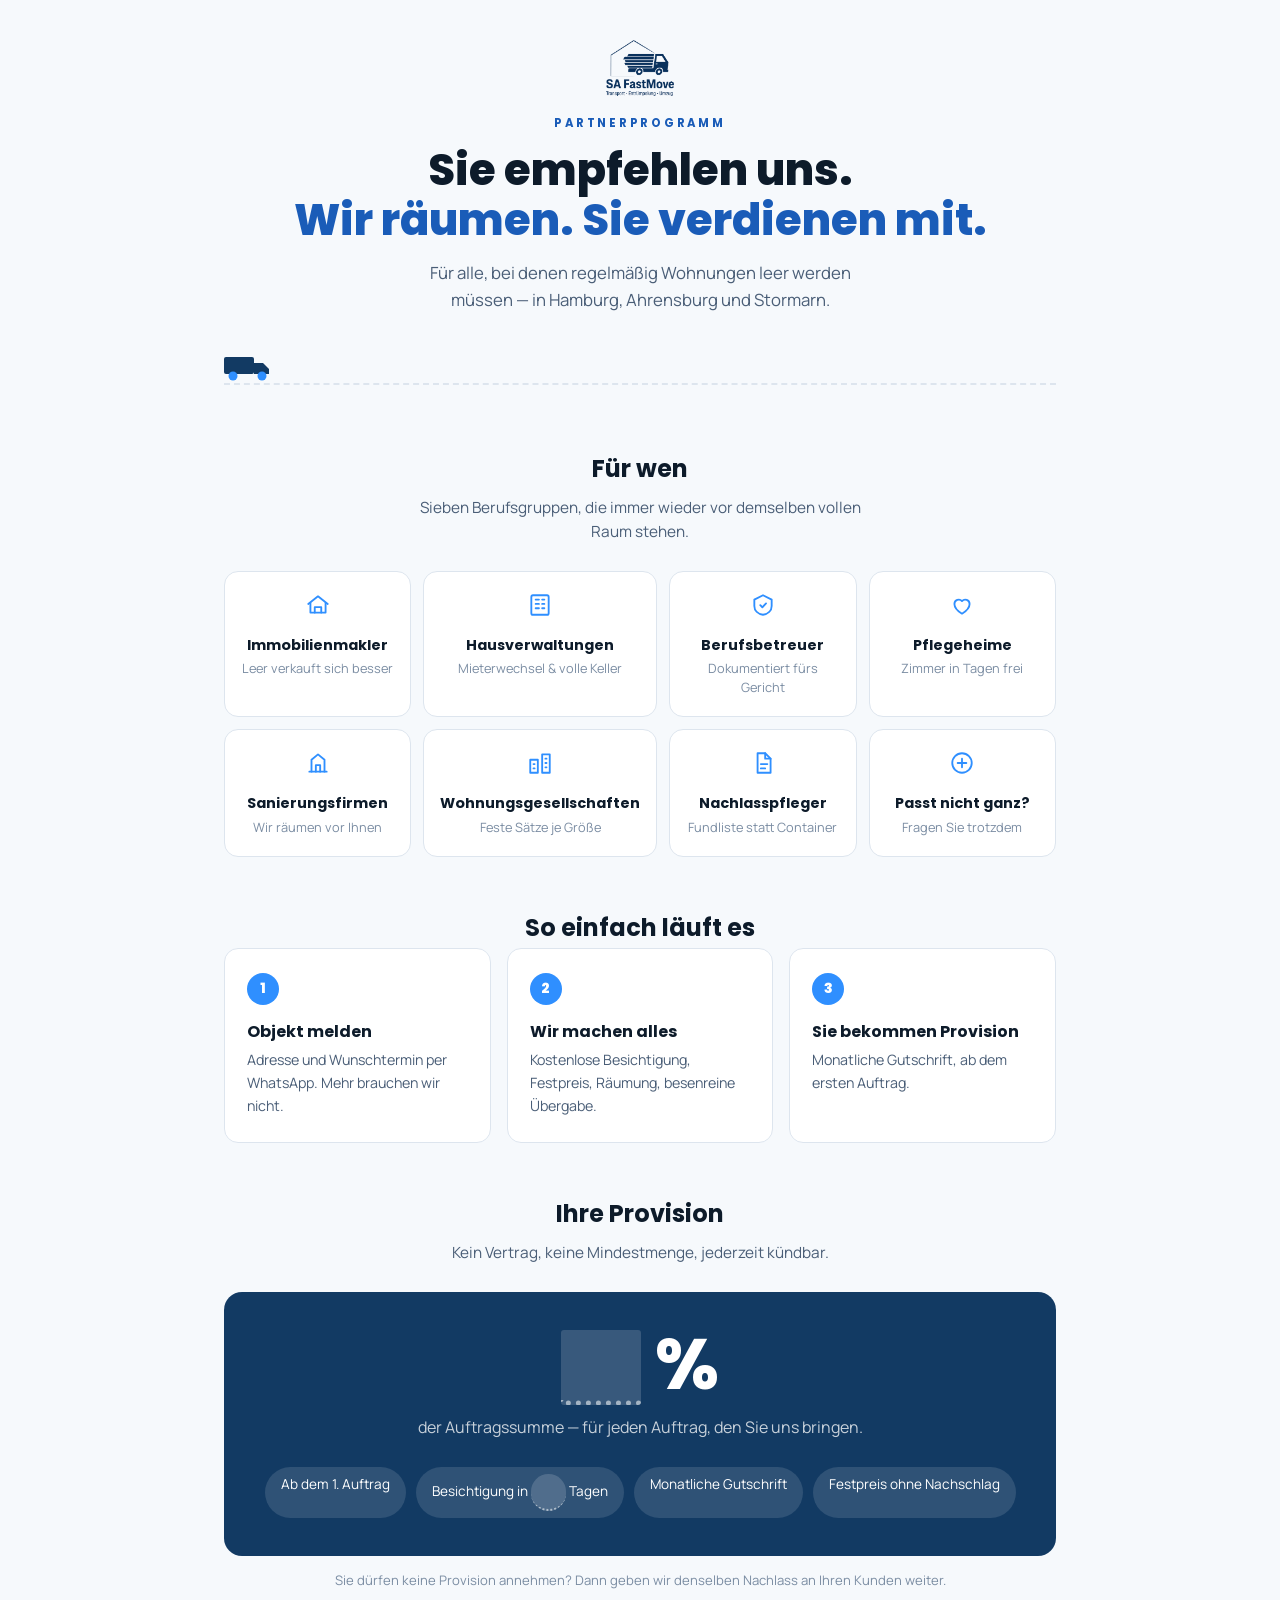
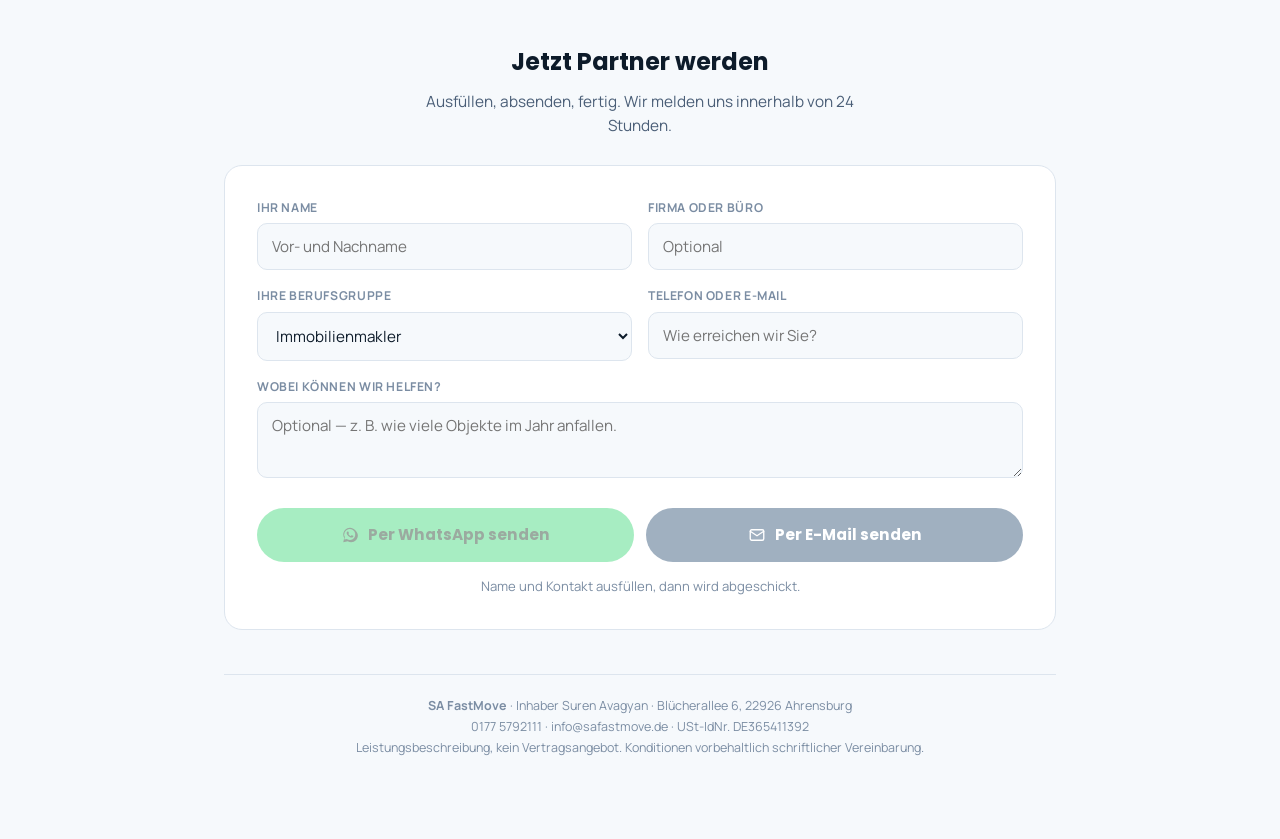
==== partner/index.html @ 6bb7db13 "Add public partner programme page Eigene Unterseite /partner/ mit Zielgruppen, Ablauf, Provision und" ====
<!DOCTYPE html>
<html lang="de">
<head>
<meta charset="UTF-8">
<meta name="viewport" content="width=device-width, initial-scale=1.0">
<meta name="robots" content="index, follow">
<meta name="description" content="Partnerprogramm von SA FastMove für Immobilienmakler, Hausverwaltungen, Berufsbetreuer, Pflegeheime, Sanierungsfirmen, Wohnungsgesellschaften und Nachlasspfleger.">
<meta property="og:type" content="website">
<meta property="og:locale" content="de_DE">
<meta property="og:title" content="Partnerprogramm | SA FastMove">
<meta property="og:description" content="Partnerprogramm von SA FastMove für Immobilienmakler, Hausverwaltungen, Berufsbetreuer, Pflegeheime, Sanierungsfirmen, Wohnungsgesellschaften und Nachlasspfleger.">
<link rel="icon" type="image/png" href="../images/SALogo-transparent.png">
<style>
*,*::before,*::after{ box-sizing:border-box; }
html{ color-scheme: light dark; }
body{ margin:0; }
img{ max-width:100%; }
</style>
<title>Partnerprogramm | SA FastMove</title>
<link rel="stylesheet" href="https://fonts.googleapis.com/css2?family=Poppins:wght@600;700;800&family=Manrope:wght@400;500;600;700&display=swap">
<style>
:root{
  --paper:#f6f9fc; --surface:#fff; --ink:#0d1b2a; --soft:#4a5e77; --faint:#7b8da3;
  --navy:#123a63; --blue:#2f8fff; --blue-deep:#1a5cb8; --rule:#dde5ee;
  --flag:#a35a06; --flag-bg:#fdf2e0; --flag-line:#dfae69;
}
@media (prefers-color-scheme: dark){
  :root:not([data-theme="light"]){
    --paper:#0a1420; --surface:#101d2d; --ink:#e9eff7; --soft:#a6b8cd; --faint:#7b8da3;
    --navy:#8fb8ea; --blue:#5aa6ff; --blue-deep:#8cc2ff; --rule:#22344b;
    --flag:#e8a955; --flag-bg:#241a0b; --flag-line:#6a4a1c;
  }
}
:root[data-theme="dark"]{
  --paper:#0a1420; --surface:#101d2d; --ink:#e9eff7; --soft:#a6b8cd; --faint:#7b8da3;
  --navy:#8fb8ea; --blue:#5aa6ff; --blue-deep:#8cc2ff; --rule:#22344b;
  --flag:#e8a955; --flag-bg:#241a0b; --flag-line:#6a4a1c;
}

body{ background:var(--paper); color:var(--ink); font-family:"Manrope","Segoe UI",system-ui,sans-serif; font-size:16px; line-height:1.6; -webkit-font-smoothing:antialiased; }
.wrap{ max-width:880px; margin:0 auto; padding:0 24px 80px; }
h1,h2,h3{ font-family:"Poppins",system-ui,sans-serif; margin:0; text-wrap:balance; }
p{ margin:0; }

/* ---- Einzug beim Laden ---- */
@keyframes rise{ from{ opacity:0; transform:translateY(12px);} to{ opacity:1; transform:none;} }
.r{ animation: rise .5s cubic-bezier(.2,.7,.3,1) both; }
.r1{animation-delay:.05s}.r2{animation-delay:.13s}.r3{animation-delay:.21s}.r4{animation-delay:.29s}

/* ---- Kopf ---- */
header{ padding:40px 0 0; text-align:center; }
header img{ height:56px; width:auto; margin:0 auto; display:block; }
@media (prefers-color-scheme: dark){ :root:not([data-theme="light"]) header img{ filter:brightness(0) invert(1); opacity:.9; } }
:root[data-theme="dark"] header img{ filter:brightness(0) invert(1); opacity:.9; }
.tag{ margin-top:18px; font-family:"Poppins"; font-weight:700; font-size:.72rem; letter-spacing:.24em; text-transform:uppercase; color:var(--blue-deep); }
h1{ margin-top:14px; font-size:clamp(1.8rem,4.6vw,2.7rem); font-weight:800; line-height:1.15; }
h1 em{ font-style:normal; color:var(--blue-deep); }
.sub{ margin:14px auto 0; max-width:46ch; color:var(--soft); font-size:1.05rem; }

/* ---- Straße mit fahrendem LKW ---- */
.road{ position:relative; height:54px; margin:26px 0 4px; overflow:hidden; }
.roadline{ position:absolute; left:0; right:0; bottom:9px; border-top:2px dashed var(--rule); }
.truck{ position:absolute; bottom:11px; left:0; animation: drive 9s linear infinite; }
.truck svg{ display:block; width:54px; height:30px; }
@keyframes drive{ from{ transform:translateX(-70px);} to{ transform:translateX(calc(100vw + 70px));} }

/* ---- Abschnitte ---- */
section{ padding-top:52px; }
h2{ font-size:clamp(1.2rem,2.6vw,1.5rem); font-weight:700; text-align:center; }
.lead{ margin:8px auto 26px; max-width:52ch; text-align:center; color:var(--soft); font-size:.96rem; }

/* ---- Zielgruppen ---- */
.tiles{ display:grid; grid-template-columns:repeat(4,1fr); gap:12px; }
.tile{
  background:var(--surface); border:1px solid var(--rule); border-radius:14px;
  padding:20px 16px; text-align:center; transition:transform .25s cubic-bezier(.2,.7,.3,1), border-color .25s, box-shadow .25s;
}
.tile:hover{ transform:translateY(-5px); border-color:var(--blue); box-shadow:0 14px 30px -18px rgba(18,58,99,.55); }
.tile svg{ width:26px; height:26px; color:var(--blue); margin-bottom:10px; }
.tile b{ display:block; font-family:"Poppins"; font-size:.9rem; font-weight:700; line-height:1.3; }
.tile span{ display:block; margin-top:5px; font-size:.8rem; color:var(--faint); line-height:1.45; }

/* ---- Drei Schritte ---- */
.steps{ display:grid; grid-template-columns:repeat(3,1fr); gap:16px; counter-reset:s; }
.stepc{ background:var(--surface); border:1px solid var(--rule); border-radius:14px; padding:24px 22px; position:relative; }
.stepc::before{
  counter-increment:s; content:counter(s);
  display:flex; align-items:center; justify-content:center;
  width:32px; height:32px; border-radius:50%; background:var(--blue); color:#fff;
  font-family:"Poppins"; font-weight:800; font-size:.9rem; margin-bottom:14px;
}
.stepc h3{ font-size:1rem; font-weight:700; margin-bottom:5px; }
.stepc p{ font-size:.89rem; color:var(--soft); }

/* ---- Provision ---- */
.deal{
  background:var(--navy); color:#fff; border-radius:18px; padding:38px 34px; text-align:center;
}
:root[data-theme="dark"] .deal{ background:#14283f; border:1px solid var(--rule); }
@media (prefers-color-scheme: dark){ :root:not([data-theme="light"]) .deal{ background:#14283f; border:1px solid var(--rule); } }
.deal .num{ font-family:"Poppins"; font-weight:800; font-size:clamp(3rem,9vw,4.4rem); line-height:1; }
.deal .of{ margin-top:10px; color:rgba(255,255,255,.76); font-size:1rem; }
.pills{ margin-top:26px; display:flex; flex-wrap:wrap; gap:10px; justify-content:center; }
.pills span{ font-size:.85rem; padding:7px 16px; border-radius:999px; background:rgba(255,255,255,.12); color:#fff; }
.fill{ display:inline-block; min-width:1.9em; padding:0 .18em; background:var(--flag-bg); color:var(--flag); border-bottom:3px dotted var(--flag-line); border-radius:3px; }
.pills .fill{ min-width:1.6em; border-bottom-width:2px; }
.deal .fill{ background:rgba(255,255,255,.16); color:#fff; border-bottom-color:rgba(255,255,255,.55); }
.deal .num .fill{ min-width:1.15em; border-bottom-width:5px; }

/* ---- Formular ---- */
.form{ background:var(--surface); border:1px solid var(--rule); border-radius:18px; padding:32px; }
.fields{ display:grid; grid-template-columns:1fr 1fr; gap:16px; }
.f-full{ grid-column:1/-1; }
label{ display:block; font-size:.76rem; font-weight:700; letter-spacing:.05em; text-transform:uppercase; color:var(--faint); margin-bottom:6px; }
input,select,textarea{
  width:100%; font-family:inherit; font-size:.95rem; color:var(--ink);
  background:var(--paper); border:1px solid var(--rule); border-radius:10px; padding:12px 14px;
  transition:border-color .2s, box-shadow .2s;
}
textarea{ resize:vertical; min-height:76px; }
input:focus,select:focus,textarea:focus{ outline:none; border-color:var(--blue); box-shadow:0 0 0 3px rgba(47,143,255,.18); }
.actions{ margin-top:22px; display:flex; gap:12px; flex-wrap:wrap; }
.send{
  flex:1 1 220px; display:inline-flex; align-items:center; justify-content:center; gap:9px;
  padding:15px 22px; border-radius:999px; font-family:"Poppins"; font-weight:700; font-size:.95rem;
  text-decoration:none; transition:transform .2s, box-shadow .2s, opacity .2s;
}
.send svg{ width:18px; height:18px; }
.send-wa{ background:#25d366; color:#062b13; }
.send-mail{ background:var(--navy); color:#fff; }
:root[data-theme="dark"] .send-mail{ background:#1d3b5e; }
.send:hover{ transform:translateY(-2px); box-shadow:0 12px 26px -12px rgba(0,0,0,.45); }
.send[aria-disabled="true"]{ opacity:.4; pointer-events:none; }
.hint{ margin-top:14px; font-size:.82rem; color:var(--faint); text-align:center; }
.hint.ok{ color:var(--blue-deep); font-weight:700; }
.send:focus-visible, input:focus-visible, select:focus-visible, textarea:focus-visible{ outline:2px solid var(--blue); outline-offset:2px; }

footer{ margin-top:44px; padding-top:20px; border-top:1px solid var(--rule); text-align:center; font-size:.78rem; color:var(--faint); line-height:1.7; }

@media (max-width:720px){
  .tiles{ grid-template-columns:repeat(2,1fr); }
  .steps{ grid-template-columns:1fr; }
  .fields{ grid-template-columns:1fr; }
}
@media (prefers-reduced-motion: reduce){
  *{ animation:none !important; transition:none !important; }
}
</style>
</head>
<body>
<div class="wrap">

  <header>
    <img class="r r1" src="../images/logo-truck-livery.png" alt="SA FastMove">
    <div class="tag r r1">Partnerprogramm</div>
    <h1 class="r r2">Sie empfehlen uns.<br><em>Wir räumen. Sie verdienen mit.</em></h1>
    <p class="sub r r3">Für alle, bei denen regelmäßig Wohnungen leer werden müssen — in Hamburg, Ahrensburg und Stormarn.</p>

    <div class="road r r4" aria-hidden="true">
      <div class="roadline"></div>
      <div class="truck">
        <svg viewBox="0 0 54 30">
          <rect x="0" y="4" width="30" height="17" rx="2" fill="var(--navy)"/>
          <path d="M30 10h9l6 6v5h-15z" fill="var(--navy)"/>
          <circle cx="9" cy="23" r="4.5" fill="var(--blue)"/>
          <circle cx="38" cy="23" r="4.5" fill="var(--blue)"/>
        </svg>
      </div>
    </div>

  </header>

  <section>
    <h2>Für wen</h2>
    <p class="lead">Sieben Berufsgruppen, die immer wieder vor demselben vollen Raum stehen.</p>
    <div class="tiles">
      <div class="tile">
        <svg viewBox="0 0 24 24" fill="none" stroke="currentColor" stroke-width="1.7" stroke-linecap="round" stroke-linejoin="round"><path d="M3 11l9-7 9 7"/><path d="M5 10v9h14v-9"/><path d="M9 19v-5h6v5"/></svg>
        <b>Immobilienmakler</b><span>Leer verkauft sich besser</span>
      </div>
      <div class="tile">
        <svg viewBox="0 0 24 24" fill="none" stroke="currentColor" stroke-width="1.7" stroke-linecap="round" stroke-linejoin="round"><rect x="4" y="3" width="16" height="18" rx="1.5"/><path d="M8 7h3M8 11h3M8 15h3M14 7h2M14 11h2M14 15h2"/></svg>
        <b>Hausverwaltungen</b><span>Mieterwechsel &amp; volle Keller</span>
      </div>
      <div class="tile">
        <svg viewBox="0 0 24 24" fill="none" stroke="currentColor" stroke-width="1.7" stroke-linecap="round" stroke-linejoin="round"><path d="M12 3l8 4v6c0 4.4-3.4 7.4-8 8-4.6-.6-8-3.6-8-8V7z"/><path d="M9.5 12.2l1.9 1.9 3.4-3.6"/></svg>
        <b>Berufsbetreuer</b><span>Dokumentiert fürs Gericht</span>
      </div>
      <div class="tile">
        <svg viewBox="0 0 24 24" fill="none" stroke="currentColor" stroke-width="1.7" stroke-linecap="round" stroke-linejoin="round"><path d="M12 20s-7-4.3-7-9a4 4 0 017-2.6A4 4 0 0119 11c0 4.7-7 9-7 9z"/></svg>
        <b>Pflegeheime</b><span>Zimmer in Tagen frei</span>
      </div>
      <div class="tile">
        <svg viewBox="0 0 24 24" fill="none" stroke="currentColor" stroke-width="1.7" stroke-linecap="round" stroke-linejoin="round"><path d="M4 20h16"/><path d="M6 20V9l6-5 6 5v11"/><path d="M10 20v-6h4v6"/></svg>
        <b>Sanierungsfirmen</b><span>Wir räumen vor Ihnen</span>
      </div>
      <div class="tile">
        <svg viewBox="0 0 24 24" fill="none" stroke="currentColor" stroke-width="1.7" stroke-linecap="round" stroke-linejoin="round"><rect x="3" y="9" width="7" height="12"/><rect x="14" y="4" width="7" height="17"/><path d="M6 13h1M6 17h1M17 8h1M17 12h1M17 16h1"/></svg>
        <b>Wohnungsgesellschaften</b><span>Feste Sätze je Größe</span>
      </div>
      <div class="tile">
        <svg viewBox="0 0 24 24" fill="none" stroke="currentColor" stroke-width="1.7" stroke-linecap="round" stroke-linejoin="round"><path d="M7 3h7l5 5v13H7z"/><path d="M14 3v5h5"/><path d="M10 13h6M10 17h4"/></svg>
        <b>Nachlasspfleger</b><span>Fundliste statt Container</span>
      </div>
      <div class="tile">
        <svg viewBox="0 0 24 24" fill="none" stroke="currentColor" stroke-width="1.7" stroke-linecap="round" stroke-linejoin="round"><circle cx="12" cy="12" r="9"/><path d="M12 8v8M8 12h8"/></svg>
        <b>Passt nicht ganz?</b><span>Fragen Sie trotzdem</span>
      </div>
    </div>
  </section>

  <section>
    <h2>So einfach läuft es</h2>
    <div class="steps">
      <div class="stepc">
        <h3>Objekt melden</h3>
        <p>Adresse und Wunschtermin per WhatsApp. Mehr brauchen wir nicht.</p>
      </div>
      <div class="stepc">
        <h3>Wir machen alles</h3>
        <p>Kostenlose Besichtigung, Festpreis, Räumung, besenreine Übergabe.</p>
      </div>
      <div class="stepc">
        <h3>Sie bekommen Provision</h3>
        <p>Monatliche Gutschrift, ab dem ersten Auftrag.</p>
      </div>
    </div>
  </section>

  <section>
    <h2>Ihre Provision</h2>
    <p class="lead">Kein Vertrag, keine Mindestmenge, jederzeit kündbar.</p>
    <div class="deal">
      <div class="num"><span class="fill">&nbsp;</span>&thinsp;%</div>
      <p class="of">der Auftragssumme — für jeden Auftrag, den Sie uns bringen.</p>
      <div class="pills">
        <span>Ab dem 1. Auftrag</span>
        <span>Besichtigung in <span class="fill">&nbsp;</span> Tagen</span>
        <span>Monatliche Gutschrift</span>
        <span>Festpreis ohne Nachschlag</span>
      </div>
    </div>
    <p class="hint">Sie dürfen keine Provision annehmen? Dann geben wir denselben Nachlass an Ihren Kunden weiter.</p>
  </section>

  <section id="anmeldung">
    <h2>Jetzt Partner werden</h2>
    <p class="lead">Ausfüllen, absenden, fertig. Wir melden uns innerhalb von 24 Stunden.</p>

    <form class="form" id="pf" novalidate>
      <div class="fields">
        <div>
          <label for="n">Ihr Name</label>
          <input id="n" name="name" type="text" autocomplete="name" placeholder="Vor- und Nachname" required>
        </div>
        <div>
          <label for="c">Firma oder Büro</label>
          <input id="c" name="firma" type="text" autocomplete="organization" placeholder="Optional">
        </div>
        <div>
          <label for="g">Ihre Berufsgruppe</label>
          <select id="g" name="gruppe">
            <option>Immobilienmakler</option>
            <option>Hausverwaltung</option>
            <option>Berufsbetreuer / Betreuungsbüro</option>
            <option>Senioren- oder Pflegeheim</option>
            <option>Reinigungs- oder Sanierungsfirma</option>
            <option>Wohnungsbaugesellschaft</option>
            <option>Nachlasspfleger</option>
            <option>Etwas anderes</option>
          </select>
        </div>
        <div>
          <label for="k">Telefon oder E-Mail</label>
          <input id="k" name="kontakt" type="text" autocomplete="tel" placeholder="Wie erreichen wir Sie?" required>
        </div>
        <div class="f-full">
          <label for="m">Wobei können wir helfen?</label>
          <textarea id="m" name="nachricht" placeholder="Optional — z. B. wie viele Objekte im Jahr anfallen."></textarea>
        </div>
      </div>

      <div class="actions">
        <a class="send send-wa" id="wa" href="#" target="_blank" rel="noopener" aria-disabled="true">
          <svg viewBox="0 0 32 32" fill="currentColor" aria-hidden="true"><path d="M16 3C9.4 3 4 8.4 4 15c0 2.3.6 4.4 1.7 6.3L4 29l8-1.7c1.8 1 3.8 1.5 6 1.5 6.6 0 12-5.4 12-12S22.6 3 16 3zm0 21.8c-1.8 0-3.5-.5-5-1.4l-.4-.2-4.7 1 1-4.6-.2-.4A9.8 9.8 0 1116 24.8zm5.4-7.3c-.3-.2-1.7-.9-2-1s-.5-.1-.7.1c-.2.3-.8 1-.9 1.2-.2.2-.3.2-.6.1-.3-.2-1.3-.5-2.4-1.5-.9-.8-1.5-1.7-1.6-2-.2-.3 0-.5.1-.6l.5-.5.3-.5c0-.2 0-.4-.1-.5l-.9-2.2c-.2-.6-.5-.5-.7-.5h-.6c-.2 0-.5.1-.8.4-.3.3-1 1-1 2.5s1 2.8 1.2 3c.1.2 2 3.2 5 4.4.7.3 1.3.5 1.7.6.7.2 1.3.2 1.9.1.6-.1 1.7-.7 2-1.4.2-.7.2-1.3.2-1.4-.1-.1-.3-.2-.6-.3z"/></svg>
          Per WhatsApp senden
        </a>
        <a class="send send-mail" id="ml" href="#" aria-disabled="true">
          <svg viewBox="0 0 24 24" fill="none" stroke="currentColor" stroke-width="1.8" stroke-linecap="round" stroke-linejoin="round" aria-hidden="true"><rect x="3" y="5" width="18" height="14" rx="2"/><path d="M3 7l9 6 9-6"/></svg>
          Per E-Mail senden
        </a>
      </div>
      <p class="hint" id="hint">Name und Kontakt ausfüllen, dann wird abgeschickt.</p>
    </form>
  </section>

  <footer>
    <b>SA FastMove</b> · Inhaber Suren Avagyan · Blücherallee 6, 22926 Ahrensburg<br>
    0177 5792111 · info@safastmove.de · USt-IdNr. DE365411392<br>
    Leistungsbeschreibung, kein Vertragsangebot. Konditionen vorbehaltlich schriftlicher Vereinbarung.
  </footer>

</div>

<script>
(function(){
  var f = document.getElementById('pf');
  var wa = document.getElementById('wa');
  var ml = document.getElementById('ml');
  var hint = document.getElementById('hint');
  var PHONE = '491775792111';
  var MAIL  = 'info@safastmove.de';

  function val(id){ return (document.getElementById(id).value || '').trim(); }

  function build(){
    var name = val('n'), firma = val('c'), gruppe = document.getElementById('g').value,
        kontakt = val('k'), msg = val('m');
    var lines = [
      'Anmeldung zum FastMove-Partnerprogramm',
      '',
      'Name: ' + name,
      firma ? 'Firma: ' + firma : null,
      'Berufsgruppe: ' + gruppe,
      'Kontakt: ' + kontakt,
      msg ? '' : null,
      msg ? msg : null
    ].filter(function(l){ return l !== null; });
    return lines.join('\n');
  }

  function update(){
    var ok = val('n').length > 1 && val('k').length > 3;
    var body = build();
    if(ok){
      wa.href = 'https://wa.me/' + PHONE + '?text=' + encodeURIComponent(body);
      ml.href = 'mailto:' + MAIL + '?subject=' + encodeURIComponent('Anmeldung Partnerprogramm')
              + '&body=' + encodeURIComponent(body);
      hint.textContent = 'Bereit — Kanal wählen und absenden.';
      hint.className = 'hint ok';
    }else{
      wa.removeAttribute('href');
      ml.removeAttribute('href');
      hint.textContent = 'Name und Kontakt ausfüllen, dann wird abgeschickt.';
      hint.className = 'hint';
    }
    wa.setAttribute('aria-disabled', ok ? 'false' : 'true');
    ml.setAttribute('aria-disabled', ok ? 'false' : 'true');
  }

  f.addEventListener('input', update);
  f.addEventListener('change', update);
  f.addEventListener('submit', function(e){ e.preventDefault(); });
  update();
})();
</script>
</body>
</html>
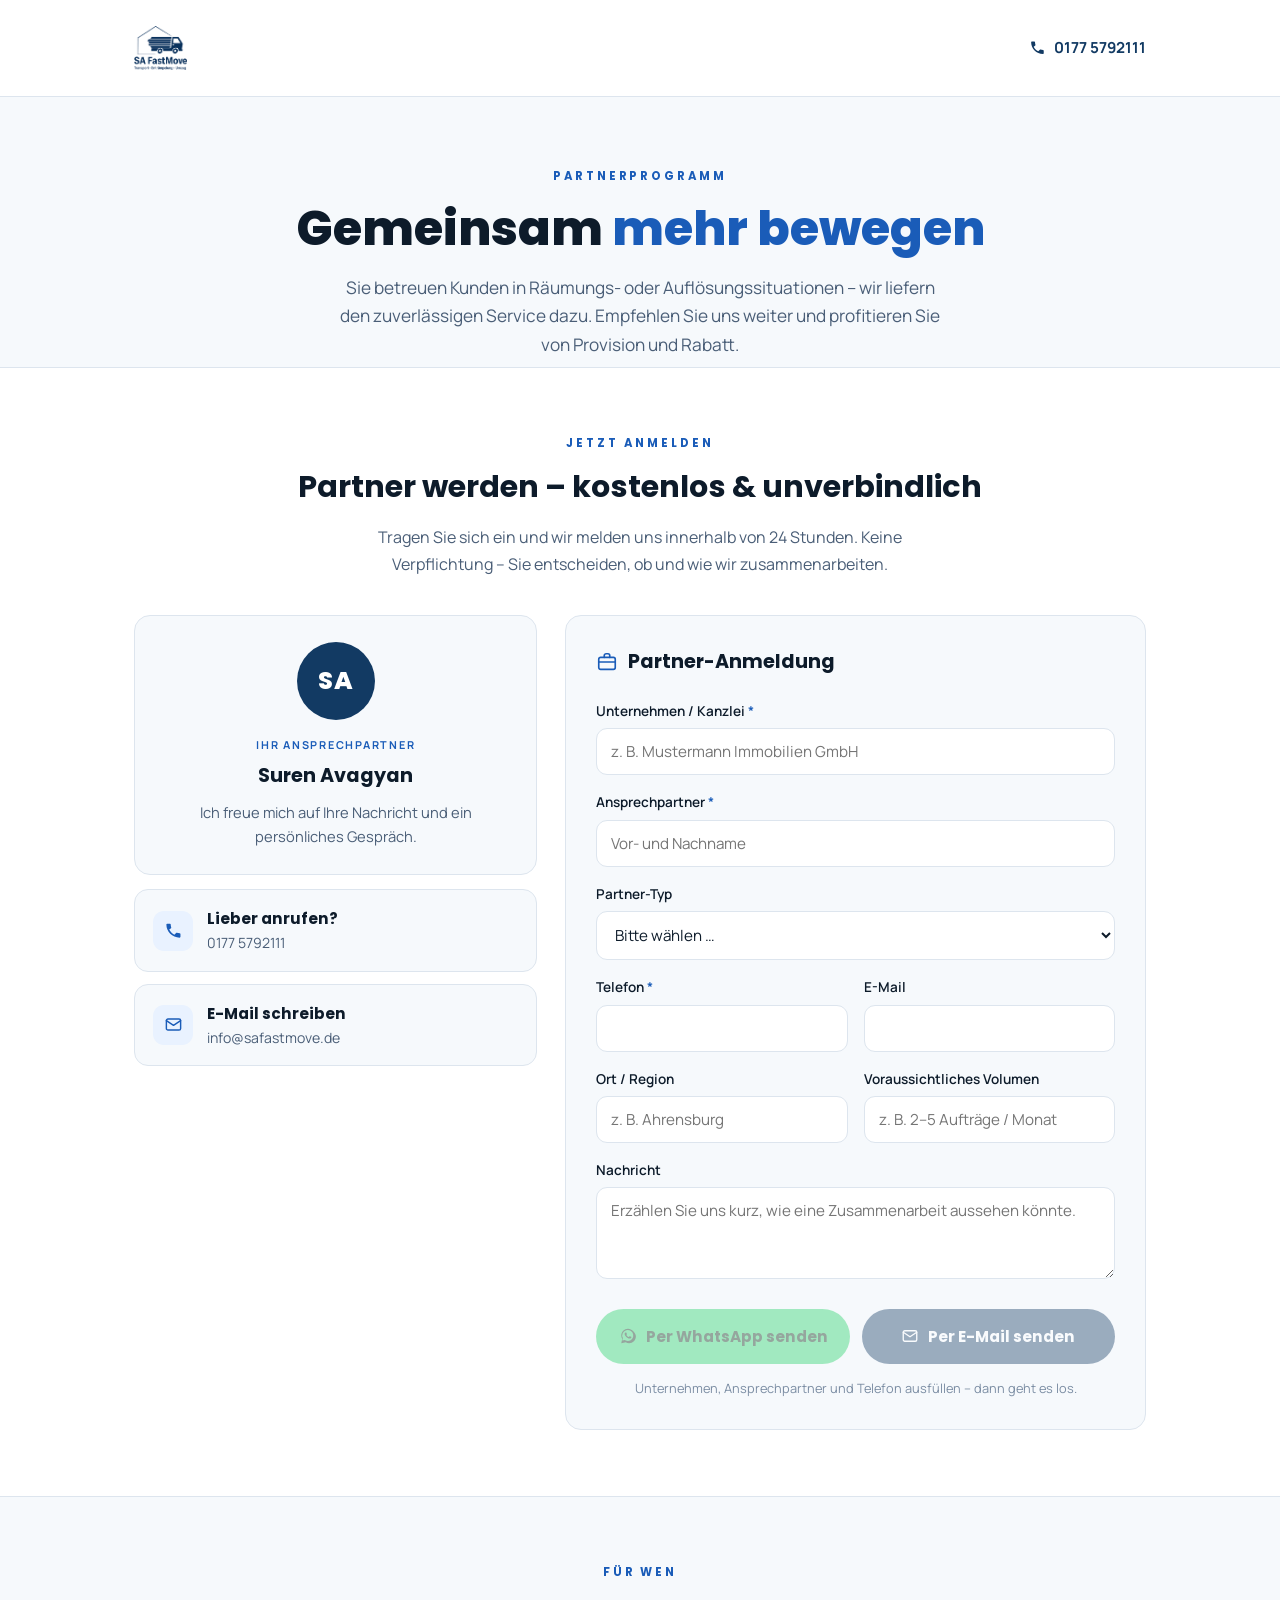
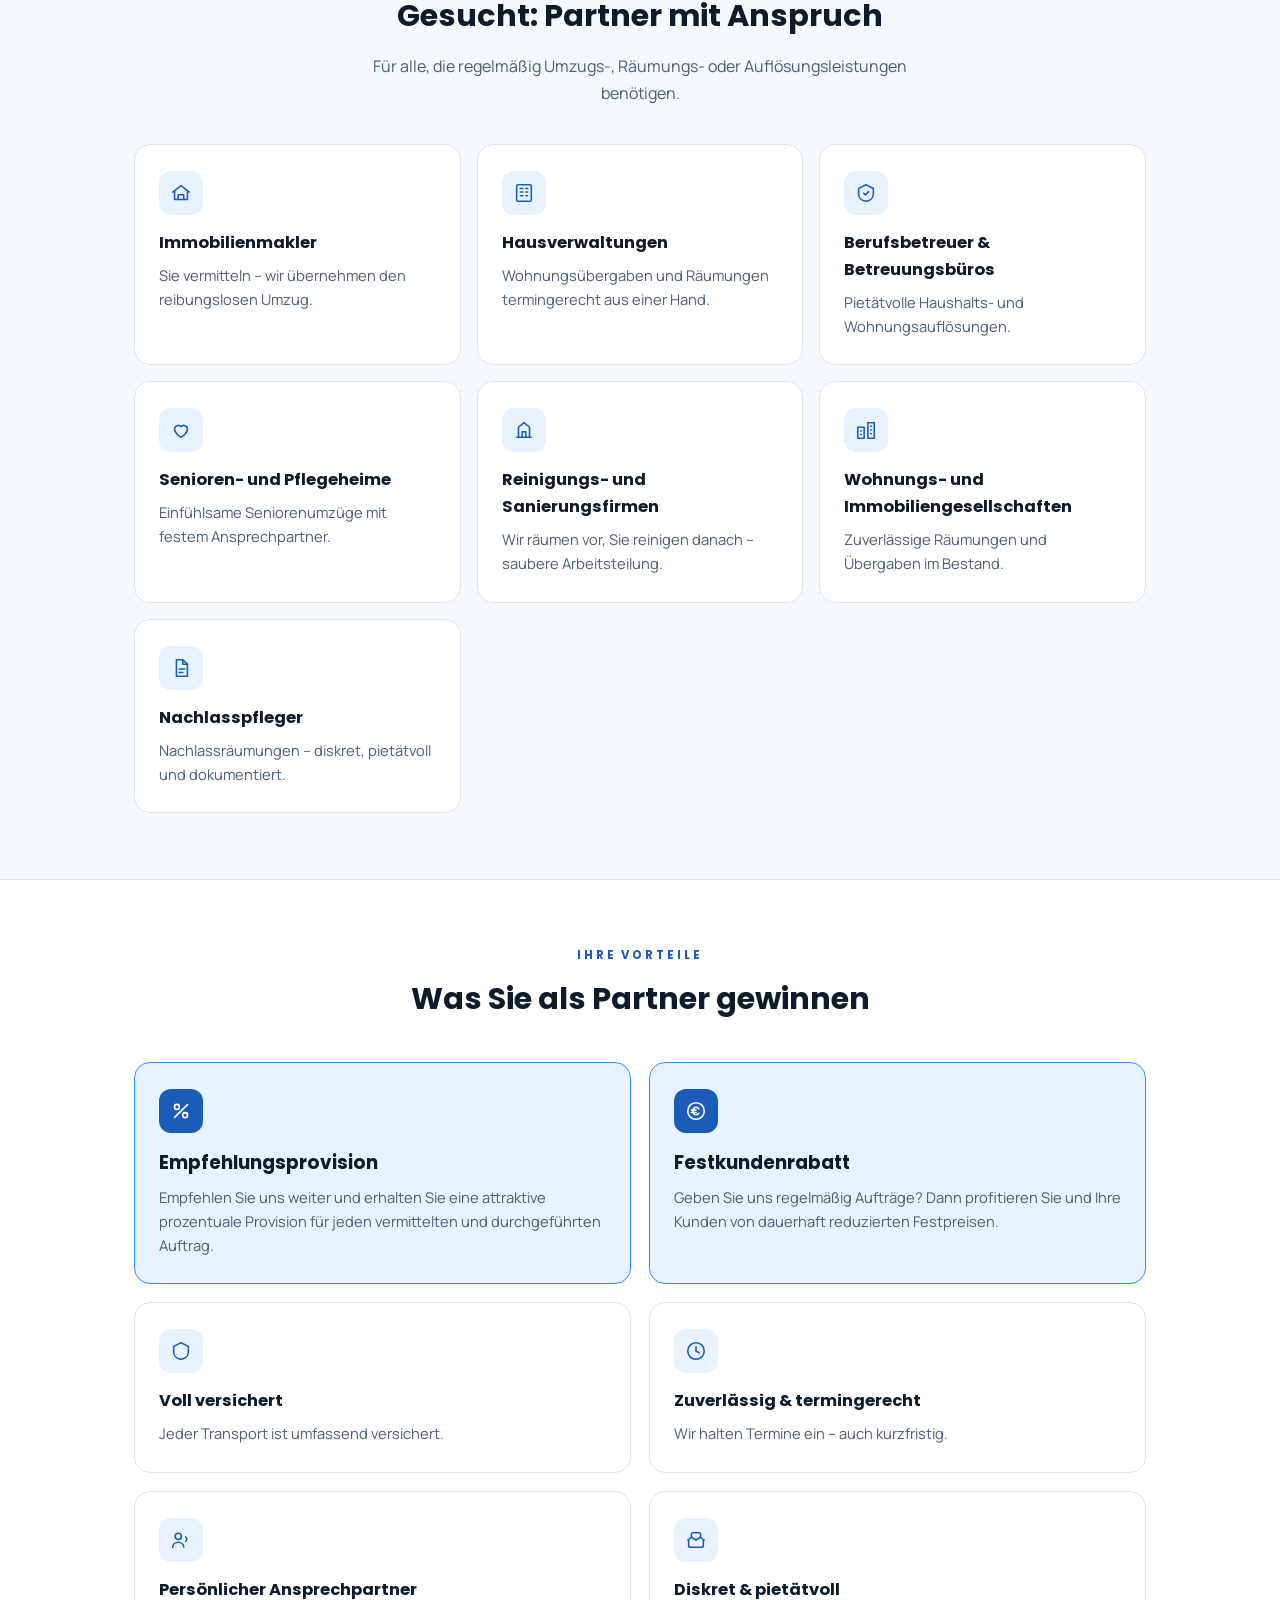
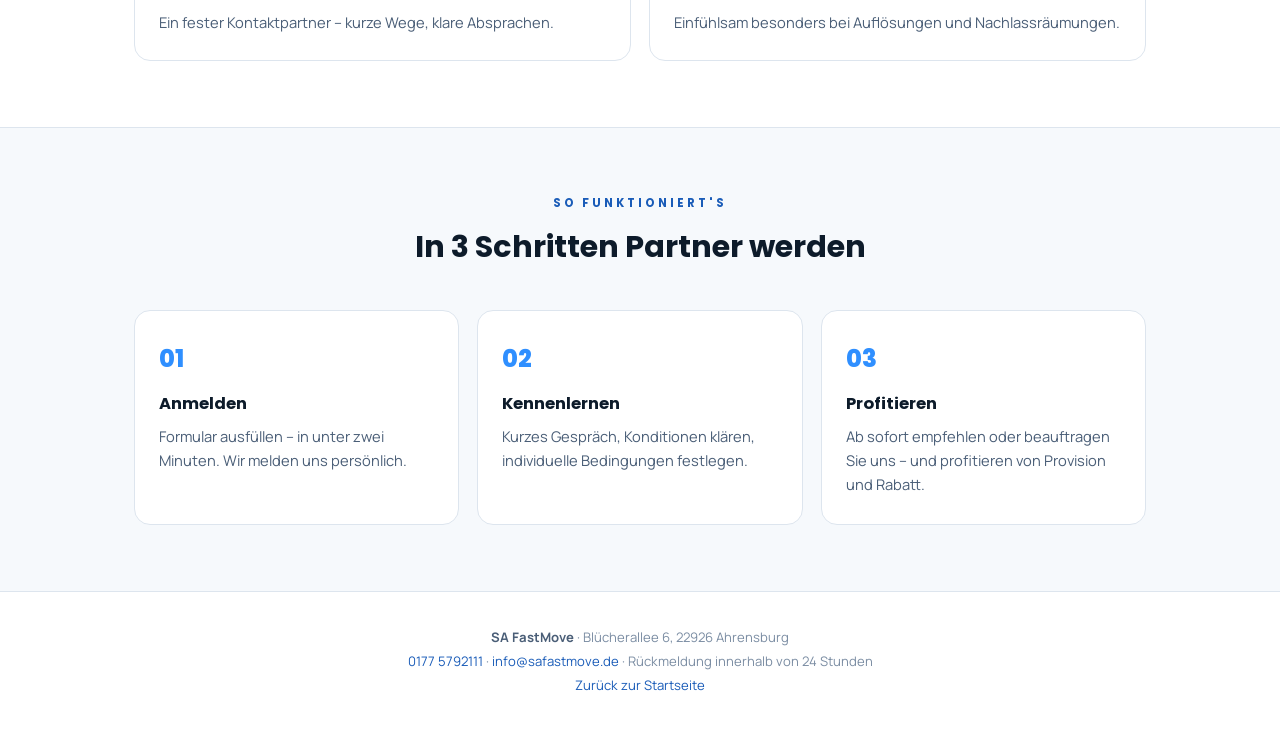
==== commit a2f57087: "Rework partner programme after client feedback Partnerseite nach der Vorlage des Kunden neu aufgebau" ====
--- a/partner/index.html
+++ b/partner/index.html
@@ -4,354 +4,388 @@
 <meta charset="UTF-8">
 <meta name="viewport" content="width=device-width, initial-scale=1.0">
 <meta name="robots" content="index, follow">
-<meta name="description" content="Partnerprogramm von SA FastMove für Immobilienmakler, Hausverwaltungen, Berufsbetreuer, Pflegeheime, Sanierungsfirmen, Wohnungsgesellschaften und Nachlasspfleger.">
+<title>Partnerprogramm | SA FastMove</title>
+<meta name="description" content="Partnerprogramm von SA FastMove: Empfehlungsprovision oder Festkundenrabatt f&uuml;r Immobilienmakler, Hausverwaltungen, Berufsbetreuer, Pflegeheime, Sanierungsfirmen, Wohnungsgesellschaften und Nachlasspfleger.">
 <meta property="og:type" content="website">
 <meta property="og:locale" content="de_DE">
 <meta property="og:title" content="Partnerprogramm | SA FastMove">
-<meta property="og:description" content="Partnerprogramm von SA FastMove für Immobilienmakler, Hausverwaltungen, Berufsbetreuer, Pflegeheime, Sanierungsfirmen, Wohnungsgesellschaften und Nachlasspfleger.">
 <link rel="icon" type="image/png" href="../images/SALogo-transparent.png">
+<link rel="stylesheet" href="https://fonts.googleapis.com/css2?family=Poppins:wght@600;700;800&family=Manrope:wght@400;500;600;700&display=swap">
 <style>
 *,*::before,*::after{ box-sizing:border-box; }
-html{ color-scheme: light dark; }
-body{ margin:0; }
-img{ max-width:100%; }
-</style>
-<title>Partnerprogramm | SA FastMove</title>
-<link rel="stylesheet" href="https://fonts.googleapis.com/css2?family=Poppins:wght@600;700;800&family=Manrope:wght@400;500;600;700&display=swap">
-<style>
 :root{
   --paper:#f6f9fc; --surface:#fff; --ink:#0d1b2a; --soft:#4a5e77; --faint:#7b8da3;
-  --navy:#123a63; --blue:#2f8fff; --blue-deep:#1a5cb8; --rule:#dde5ee;
-  --flag:#a35a06; --flag-bg:#fdf2e0; --flag-line:#dfae69;
+  --deep:#123a63; --acc:#1a5cb8; --acc-br:#2f8fff; --rule:#dde5ee; --tint:#e9f2ff;
 }
 @media (prefers-color-scheme: dark){
   :root:not([data-theme="light"]){
     --paper:#0a1420; --surface:#101d2d; --ink:#e9eff7; --soft:#a6b8cd; --faint:#7b8da3;
-    --navy:#8fb8ea; --blue:#5aa6ff; --blue-deep:#8cc2ff; --rule:#22344b;
-    --flag:#e8a955; --flag-bg:#241a0b; --flag-line:#6a4a1c;
+    --deep:#8fb8ea; --acc:#5aa6ff; --acc-br:#7cbcff; --rule:#22344b; --tint:#152a44;
   }
 }
 :root[data-theme="dark"]{
   --paper:#0a1420; --surface:#101d2d; --ink:#e9eff7; --soft:#a6b8cd; --faint:#7b8da3;
-  --navy:#8fb8ea; --blue:#5aa6ff; --blue-deep:#8cc2ff; --rule:#22344b;
-  --flag:#e8a955; --flag-bg:#241a0b; --flag-line:#6a4a1c;
-}
-
-body{ background:var(--paper); color:var(--ink); font-family:"Manrope","Segoe UI",system-ui,sans-serif; font-size:16px; line-height:1.6; -webkit-font-smoothing:antialiased; }
-.wrap{ max-width:880px; margin:0 auto; padding:0 24px 80px; }
+    --deep:#8fb8ea; --acc:#5aa6ff; --acc-br:#7cbcff; --rule:#22344b; --tint:#152a44;
+}
+html{ color-scheme: light dark; }
+body{
+  margin:0; background:var(--paper); color:var(--ink);
+  font-family:"Manrope","Segoe UI",system-ui,sans-serif; font-size:16px; line-height:1.65;
+  -webkit-font-smoothing:antialiased;
+}
+img{ max-width:100%; }
 h1,h2,h3{ font-family:"Poppins",system-ui,sans-serif; margin:0; text-wrap:balance; }
 p{ margin:0; }
-
-/* ---- Einzug beim Laden ---- */
-@keyframes rise{ from{ opacity:0; transform:translateY(12px);} to{ opacity:1; transform:none;} }
-.r{ animation: rise .5s cubic-bezier(.2,.7,.3,1) both; }
-.r1{animation-delay:.05s}.r2{animation-delay:.13s}.r3{animation-delay:.21s}.r4{animation-delay:.29s}
-
-/* ---- Kopf ---- */
-header{ padding:40px 0 0; text-align:center; }
-header img{ height:56px; width:auto; margin:0 auto; display:block; }
-@media (prefers-color-scheme: dark){ :root:not([data-theme="light"]) header img{ filter:brightness(0) invert(1); opacity:.9; } }
-:root[data-theme="dark"] header img{ filter:brightness(0) invert(1); opacity:.9; }
-.tag{ margin-top:18px; font-family:"Poppins"; font-weight:700; font-size:.72rem; letter-spacing:.24em; text-transform:uppercase; color:var(--blue-deep); }
-h1{ margin-top:14px; font-size:clamp(1.8rem,4.6vw,2.7rem); font-weight:800; line-height:1.15; }
-h1 em{ font-style:normal; color:var(--blue-deep); }
-.sub{ margin:14px auto 0; max-width:46ch; color:var(--soft); font-size:1.05rem; }
-
-/* ---- Straße mit fahrendem LKW ---- */
-.road{ position:relative; height:54px; margin:26px 0 4px; overflow:hidden; }
-.roadline{ position:absolute; left:0; right:0; bottom:9px; border-top:2px dashed var(--rule); }
-.truck{ position:absolute; bottom:11px; left:0; animation: drive 9s linear infinite; }
-.truck svg{ display:block; width:54px; height:30px; }
-@keyframes drive{ from{ transform:translateX(-70px);} to{ transform:translateX(calc(100vw + 70px));} }
-
-/* ---- Abschnitte ---- */
-section{ padding-top:52px; }
-h2{ font-size:clamp(1.2rem,2.6vw,1.5rem); font-weight:700; text-align:center; }
-.lead{ margin:8px auto 26px; max-width:52ch; text-align:center; color:var(--soft); font-size:.96rem; }
-
-/* ---- Zielgruppen ---- */
-.tiles{ display:grid; grid-template-columns:repeat(4,1fr); gap:12px; }
-.tile{
-  background:var(--surface); border:1px solid var(--rule); border-radius:14px;
-  padding:20px 16px; text-align:center; transition:transform .25s cubic-bezier(.2,.7,.3,1), border-color .25s, box-shadow .25s;
-}
-.tile:hover{ transform:translateY(-5px); border-color:var(--blue); box-shadow:0 14px 30px -18px rgba(18,58,99,.55); }
-.tile svg{ width:26px; height:26px; color:var(--blue); margin-bottom:10px; }
-.tile b{ display:block; font-family:"Poppins"; font-size:.9rem; font-weight:700; line-height:1.3; }
-.tile span{ display:block; margin-top:5px; font-size:.8rem; color:var(--faint); line-height:1.45; }
-
-/* ---- Drei Schritte ---- */
-.steps{ display:grid; grid-template-columns:repeat(3,1fr); gap:16px; counter-reset:s; }
-.stepc{ background:var(--surface); border:1px solid var(--rule); border-radius:14px; padding:24px 22px; position:relative; }
-.stepc::before{
-  counter-increment:s; content:counter(s);
-  display:flex; align-items:center; justify-content:center;
-  width:32px; height:32px; border-radius:50%; background:var(--blue); color:#fff;
-  font-family:"Poppins"; font-weight:800; font-size:.9rem; margin-bottom:14px;
-}
-.stepc h3{ font-size:1rem; font-weight:700; margin-bottom:5px; }
-.stepc p{ font-size:.89rem; color:var(--soft); }
-
-/* ---- Provision ---- */
-.deal{
-  background:var(--navy); color:#fff; border-radius:18px; padding:38px 34px; text-align:center;
-}
-:root[data-theme="dark"] .deal{ background:#14283f; border:1px solid var(--rule); }
-@media (prefers-color-scheme: dark){ :root:not([data-theme="light"]) .deal{ background:#14283f; border:1px solid var(--rule); } }
-.deal .num{ font-family:"Poppins"; font-weight:800; font-size:clamp(3rem,9vw,4.4rem); line-height:1; }
-.deal .of{ margin-top:10px; color:rgba(255,255,255,.76); font-size:1rem; }
-.pills{ margin-top:26px; display:flex; flex-wrap:wrap; gap:10px; justify-content:center; }
-.pills span{ font-size:.85rem; padding:7px 16px; border-radius:999px; background:rgba(255,255,255,.12); color:#fff; }
-.fill{ display:inline-block; min-width:1.9em; padding:0 .18em; background:var(--flag-bg); color:var(--flag); border-bottom:3px dotted var(--flag-line); border-radius:3px; }
-.pills .fill{ min-width:1.6em; border-bottom-width:2px; }
-.deal .fill{ background:rgba(255,255,255,.16); color:#fff; border-bottom-color:rgba(255,255,255,.55); }
-.deal .num .fill{ min-width:1.15em; border-bottom-width:5px; }
-
-/* ---- Formular ---- */
-.form{ background:var(--surface); border:1px solid var(--rule); border-radius:18px; padding:32px; }
+a{ color:var(--acc); }
+.wrap{ max-width:1060px; margin:0 auto; padding:0 24px; }
+
+@keyframes rise{ from{opacity:0; transform:translateY(14px);} to{opacity:1; transform:none;} }
+.r{ animation:rise .55s cubic-bezier(.2,.7,.3,1) both; }
+.r1{animation-delay:.05s}.r2{animation-delay:.14s}.r3{animation-delay:.23s}
+
+/* --- Kopf --- */
+.top{ padding:26px 0; border-bottom:1px solid var(--rule); background:var(--surface); }
+.top .wrap{ display:flex; align-items:center; justify-content:space-between; gap:20px; }
+.top img{ height:44px; width:auto; display:block; }
+@media (prefers-color-scheme: dark){
+  :root:not([data-theme="light"]) .top img{ background:#fff; border-radius:9px; padding:5px 9px; }
+}
+:root[data-theme="dark"] .top img{ background:#fff; border-radius:9px; padding:5px 9px; }
+.top-call{ display:inline-flex; align-items:center; gap:8px; font-weight:700; color:var(--deep); text-decoration:none; font-size:.95rem; }
+
+.hero{ padding:70px 0 8px; text-align:center; }
+.kick{ font-family:"Poppins"; font-weight:700; font-size:.72rem; letter-spacing:.26em; text-transform:uppercase; color:var(--acc); }
+h1{ margin-top:16px; font-size:clamp(2rem,5vw,3rem); font-weight:800; line-height:1.12; }
+h1 em{ font-style:normal; color:var(--acc); }
+.hero p{ margin:18px auto 0; max-width:56ch; color:var(--soft); font-size:1.08rem; }
+
+section{ padding:66px 0; }
+.sec-head{ text-align:center; margin-bottom:38px; }
+.sec-head h2{ margin-top:9px; font-size:clamp(1.4rem,3vw,1.9rem); font-weight:700; }
+.sec-head p{ margin:12px auto 0; max-width:56ch; color:var(--soft); font-size:1rem; }
+
+/* --- Anmeldung --- */
+.signup{ background:var(--surface); border-top:1px solid var(--rule); border-bottom:1px solid var(--rule); }
+.signup-grid{ display:grid; grid-template-columns:0.82fr 1.18fr; gap:28px; align-items:start; }
+.card{ background:var(--paper); border:1px solid var(--rule); border-radius:16px; padding:26px; }
+.person{ text-align:center; }
+.avatar{
+  width:78px; height:78px; margin:0 auto 16px; border-radius:50%;
+  background:var(--deep); color:#fff; display:flex; align-items:center; justify-content:center;
+  font-family:"Poppins"; font-weight:800; font-size:1.55rem; letter-spacing:.02em;
+}
+.person .role{ font-size:.68rem; letter-spacing:.16em; text-transform:uppercase; color:var(--acc); font-weight:700; }
+.person h3{ margin:6px 0 8px; font-size:1.2rem; font-weight:700; }
+.person p{ color:var(--soft); font-size:.92rem; }
+.contact-line{ margin-top:16px; display:grid; gap:9px; }
+.contact-line a{ display:inline-flex; align-items:center; justify-content:center; gap:9px; font-weight:600; font-size:.95rem; text-decoration:none; }
+.contact-line svg{ width:17px; height:17px; }
+.mini{ margin-top:14px; display:grid; gap:12px; }
+.mini a{
+  display:flex; align-items:center; gap:14px; text-decoration:none;
+  background:var(--paper); border:1px solid var(--rule); border-radius:14px; padding:16px 18px;
+  transition:border-color .25s, transform .25s;
+}
+.mini a:hover{ border-color:var(--acc-br); transform:translateY(-2px); }
+.mini i{ width:40px; height:40px; border-radius:11px; background:var(--tint); color:var(--acc); display:flex; align-items:center; justify-content:center; flex-shrink:0; }
+.mini svg{ width:19px; height:19px; }
+.mini b{ display:block; font-family:"Poppins"; font-size:.95rem; color:var(--ink); }
+.mini span{ font-size:.88rem; color:var(--soft); }
+
+.form-card{ background:var(--paper); border:1px solid var(--rule); border-radius:16px; padding:30px; }
+.form-card h3{ display:flex; align-items:center; gap:10px; font-size:1.2rem; font-weight:700; margin-bottom:22px; }
+.form-card h3 svg{ width:22px; height:22px; color:var(--acc); }
 .fields{ display:grid; grid-template-columns:1fr 1fr; gap:16px; }
-.f-full{ grid-column:1/-1; }
-label{ display:block; font-size:.76rem; font-weight:700; letter-spacing:.05em; text-transform:uppercase; color:var(--faint); margin-bottom:6px; }
+.full{ grid-column:1/-1; }
+label{ display:block; font-size:.85rem; font-weight:600; color:var(--ink); margin-bottom:6px; }
+label u{ color:var(--acc); text-decoration:none; }
 input,select,textarea{
   width:100%; font-family:inherit; font-size:.95rem; color:var(--ink);
-  background:var(--paper); border:1px solid var(--rule); border-radius:10px; padding:12px 14px;
+  background:var(--surface); border:1px solid var(--rule); border-radius:11px; padding:12px 14px;
   transition:border-color .2s, box-shadow .2s;
 }
-textarea{ resize:vertical; min-height:76px; }
-input:focus,select:focus,textarea:focus{ outline:none; border-color:var(--blue); box-shadow:0 0 0 3px rgba(47,143,255,.18); }
+textarea{ resize:vertical; min-height:92px; }
+input:focus,select:focus,textarea:focus{ outline:none; border-color:var(--acc-br); box-shadow:0 0 0 3px rgba(41,140,224,.18); }
 .actions{ margin-top:22px; display:flex; gap:12px; flex-wrap:wrap; }
 .send{
-  flex:1 1 220px; display:inline-flex; align-items:center; justify-content:center; gap:9px;
+  flex:1 1 210px; display:inline-flex; align-items:center; justify-content:center; gap:9px;
   padding:15px 22px; border-radius:999px; font-family:"Poppins"; font-weight:700; font-size:.95rem;
   text-decoration:none; transition:transform .2s, box-shadow .2s, opacity .2s;
 }
 .send svg{ width:18px; height:18px; }
-.send-wa{ background:#25d366; color:#062b13; }
-.send-mail{ background:var(--navy); color:#fff; }
-:root[data-theme="dark"] .send-mail{ background:#1d3b5e; }
-.send:hover{ transform:translateY(-2px); box-shadow:0 12px 26px -12px rgba(0,0,0,.45); }
+.wa{ background:#25d366; color:#062b13; }
+.ml{ background:var(--deep); color:#fff; }
+:root[data-theme="dark"] .ml{ color:#08131f; }
+.send:hover{ transform:translateY(-2px); box-shadow:0 12px 26px -12px rgba(0,0,0,.4); }
 .send[aria-disabled="true"]{ opacity:.4; pointer-events:none; }
-.hint{ margin-top:14px; font-size:.82rem; color:var(--faint); text-align:center; }
-.hint.ok{ color:var(--blue-deep); font-weight:700; }
-.send:focus-visible, input:focus-visible, select:focus-visible, textarea:focus-visible{ outline:2px solid var(--blue); outline-offset:2px; }
-
-footer{ margin-top:44px; padding-top:20px; border-top:1px solid var(--rule); text-align:center; font-size:.78rem; color:var(--faint); line-height:1.7; }
-
-@media (max-width:720px){
-  .tiles{ grid-template-columns:repeat(2,1fr); }
+.note{ margin-top:14px; font-size:.8rem; color:var(--faint); text-align:center; }
+.note.ok{ color:var(--acc); font-weight:700; }
+:focus-visible{ outline:2px solid var(--acc-br); outline-offset:2px; }
+
+/* --- Raster --- */
+.grid3{ display:grid; grid-template-columns:repeat(3,1fr); gap:16px; }
+.grid2{ display:grid; grid-template-columns:repeat(2,1fr); gap:18px; }
+.g-card{
+  background:var(--surface); border:1px solid var(--rule); border-radius:16px; padding:26px 24px;
+  transition:transform .25s cubic-bezier(.2,.7,.3,1), border-color .25s, box-shadow .25s;
+}
+.g-card:hover{ transform:translateY(-5px); border-color:var(--acc-br); box-shadow:0 16px 34px -20px rgba(10,42,82,.5); }
+.g-card i{ width:44px; height:44px; border-radius:12px; background:var(--tint); color:var(--acc); display:flex; align-items:center; justify-content:center; margin-bottom:15px; }
+.g-card svg{ width:22px; height:22px; }
+.g-card h3{ font-size:1.02rem; font-weight:700; margin-bottom:6px; }
+.g-card p{ font-size:.92rem; color:var(--soft); }
+
+.hero-card{ background:var(--tint); border:1px solid var(--acc-br); }
+.hero-card i{ background:var(--acc); color:#fff; }
+.hero-card h3{ font-size:1.15rem; }
+
+/* --- Schritte --- */
+.steps{ display:grid; grid-template-columns:repeat(3,1fr); gap:18px; counter-reset:s; }
+.step{ background:var(--surface); border:1px solid var(--rule); border-radius:16px; padding:28px 24px; }
+.step::before{
+  counter-increment:s; content:"0" counter(s);
+  font-family:"Poppins"; font-weight:800; font-size:1.5rem; color:var(--acc-br);
+  display:block; margin-bottom:12px;
+}
+.step h3{ font-size:1.02rem; font-weight:700; margin-bottom:6px; }
+.step p{ font-size:.92rem; color:var(--soft); }
+
+footer{ background:var(--surface); border-top:1px solid var(--rule); padding:34px 0; text-align:center; font-size:.82rem; color:var(--faint); line-height:1.8; }
+footer b{ color:var(--soft); }
+footer a{ color:var(--acc); text-decoration:none; }
+
+@media (max-width:880px){
+  .signup-grid{ grid-template-columns:1fr; }
+  .grid3{ grid-template-columns:repeat(2,1fr); }
   .steps{ grid-template-columns:1fr; }
-  .fields{ grid-template-columns:1fr; }
-}
-@media (prefers-reduced-motion: reduce){
-  *{ animation:none !important; transition:none !important; }
-}
+}
+@media (max-width:600px){
+  section{ padding:48px 0; }
+  .hero{ padding:46px 0 4px; }
+  .grid3,.grid2,.fields{ grid-template-columns:1fr; }
+  .form-card,.card{ padding:22px; }
+  .top-call span{ display:none; }
+}
+@media (prefers-reduced-motion: reduce){ *{ animation:none !important; transition:none !important; } }
 </style>
 </head>
 <body>
-<div class="wrap">
-
-  <header>
-    <img class="r r1" src="../images/logo-truck-livery.png" alt="SA FastMove">
-    <div class="tag r r1">Partnerprogramm</div>
-    <h1 class="r r2">Sie empfehlen uns.<br><em>Wir räumen. Sie verdienen mit.</em></h1>
-    <p class="sub r r3">Für alle, bei denen regelmäßig Wohnungen leer werden müssen — in Hamburg, Ahrensburg und Stormarn.</p>
-
-    <div class="road r r4" aria-hidden="true">
-      <div class="roadline"></div>
-      <div class="truck">
-        <svg viewBox="0 0 54 30">
-          <rect x="0" y="4" width="30" height="17" rx="2" fill="var(--navy)"/>
-          <path d="M30 10h9l6 6v5h-15z" fill="var(--navy)"/>
-          <circle cx="9" cy="23" r="4.5" fill="var(--blue)"/>
-          <circle cx="38" cy="23" r="4.5" fill="var(--blue)"/>
-        </svg>
+
+<div class="top">
+  <div class="wrap">
+    <a href="../"><img src="../images/logo-truck-livery.png" alt="SA FastMove"></a>
+    <a class="top-call" href="tel:+491775792111">
+      <svg viewBox="0 0 24 24" width="17" height="17" fill="currentColor"><path d="M6.6 10.8c1.4 2.8 3.7 5.1 6.5 6.5l2.2-2.2c.3-.3.7-.4 1-.2 1.1.4 2.3.6 3.5.6.6 0 1 .4 1 1V20c0 .6-.4 1-1 1C10.4 21 3 13.6 3 4.5c0-.6.4-1 1-1h3.5c.6 0 1 .4 1 1 0 1.2.2 2.4.6 3.5.1.3 0 .7-.2 1L6.6 10.8z"/></svg>
+      <span>0177 5792111</span>
+    </a>
+  </div>
+</div>
+
+<div class="hero wrap">
+  <div class="kick r r1">Partnerprogramm</div>
+  <h1 class="r r2">Gemeinsam <em>mehr bewegen</em></h1>
+  <p class="r r3">Sie betreuen Kunden in R&auml;umungs- oder Aufl&ouml;sungssituationen &ndash; wir liefern den zuverl&auml;ssigen Service dazu. Empfehlen Sie uns weiter und profitieren Sie von Provision und Rabatt.</p>
+</div>
+
+<section class="signup" id="anmeldung">
+  <div class="wrap">
+    <div class="sec-head">
+      <div class="kick">Jetzt anmelden</div>
+      <h2>Partner werden &ndash; kostenlos &amp; unverbindlich</h2>
+      <p>Tragen Sie sich ein und wir melden uns innerhalb von 24 Stunden. Keine Verpflichtung &ndash; Sie entscheiden, ob und wie wir zusammenarbeiten.</p>
+    </div>
+
+    <div class="signup-grid">
+      <aside>
+        <div class="card person">
+          <div class="avatar">SA</div>
+          <div class="role">Ihr Ansprechpartner</div>
+          <h3>Suren Avagyan</h3>
+          <p>Ich freue mich auf Ihre Nachricht und ein pers&ouml;nliches Gespr&auml;ch.</p>
+        </div>
+        <div class="mini">
+          <a href="tel:+491775792111">
+            <i><svg viewBox="0 0 24 24" fill="currentColor"><path d="M6.6 10.8c1.4 2.8 3.7 5.1 6.5 6.5l2.2-2.2c.3-.3.7-.4 1-.2 1.1.4 2.3.6 3.5.6.6 0 1 .4 1 1V20c0 .6-.4 1-1 1C10.4 21 3 13.6 3 4.5c0-.6.4-1 1-1h3.5c.6 0 1 .4 1 1 0 1.2.2 2.4.6 3.5.1.3 0 .7-.2 1L6.6 10.8z"/></svg></i>
+            <span><b>Lieber anrufen?</b>0177 5792111</span>
+          </a>
+          <a href="mailto:info@safastmove.de">
+            <i><svg viewBox="0 0 24 24" fill="none" stroke="currentColor" stroke-width="1.8" stroke-linecap="round" stroke-linejoin="round"><rect x="3" y="5" width="18" height="14" rx="2"/><path d="M3 7l9 6 9-6"/></svg></i>
+            <span><b>E-Mail schreiben</b>info@safastmove.de</span>
+          </a>
+        </div>
+      </aside>
+
+      <form class="form-card" id="pf" novalidate>
+        <h3>
+          <svg viewBox="0 0 24 24" fill="none" stroke="currentColor" stroke-width="1.8" stroke-linecap="round" stroke-linejoin="round"><rect x="3" y="7" width="18" height="13" rx="2"/><path d="M9 7V5a2 2 0 012-2h2a2 2 0 012 2v2"/><path d="M3 12h18"/></svg>
+          Partner-Anmeldung
+        </h3>
+        <div class="fields">
+          <div class="full">
+            <label for="fi">Unternehmen / Kanzlei <u>*</u></label>
+            <input id="fi" type="text" autocomplete="organization" placeholder="z.&nbsp;B. Mustermann Immobilien GmbH" required>
+          </div>
+          <div class="full">
+            <label for="an">Ansprechpartner <u>*</u></label>
+            <input id="an" type="text" autocomplete="name" placeholder="Vor- und Nachname" required>
+          </div>
+          <div class="full">
+            <label for="ty">Partner-Typ</label>
+            <select id="ty">
+              <option value="">Bitte w&auml;hlen &hellip;</option>
+              <option>Immobilienmakler</option>
+              <option>Hausverwaltungen</option>
+              <option>Berufsbetreuer / Betreuungsb&uuml;ros</option>
+              <option>Senioren- und Pflegeheime</option>
+              <option>Reinigungs- und Sanierungsfirmen</option>
+              <option>Wohnungs- und Immobiliengesellschaften</option>
+              <option>Nachlasspfleger</option>
+              <option>Sonstige</option>
+            </select>
+          </div>
+          <div>
+            <label for="te">Telefon <u>*</u></label>
+            <input id="te" type="tel" autocomplete="tel" required>
+          </div>
+          <div>
+            <label for="em">E-Mail</label>
+            <input id="em" type="email" autocomplete="email">
+          </div>
+          <div>
+            <label for="or">Ort / Region</label>
+            <input id="or" type="text" placeholder="z.&nbsp;B. Ahrensburg">
+          </div>
+          <div>
+            <label for="vo">Voraussichtliches Volumen</label>
+            <input id="vo" type="text" placeholder="z.&nbsp;B. 2&ndash;5 Auftr&auml;ge / Monat">
+          </div>
+          <div class="full">
+            <label for="na">Nachricht</label>
+            <textarea id="na" placeholder="Erz&auml;hlen Sie uns kurz, wie eine Zusammenarbeit aussehen k&ouml;nnte."></textarea>
+          </div>
+        </div>
+
+        <div class="actions">
+          <a class="send wa" id="wa" href="#" target="_blank" rel="noopener" aria-disabled="true">
+            <svg viewBox="0 0 32 32" fill="currentColor" aria-hidden="true"><path d="M16 3C9.4 3 4 8.4 4 15c0 2.3.6 4.4 1.7 6.3L4 29l8-1.7c1.8 1 3.8 1.5 6 1.5 6.6 0 12-5.4 12-12S22.6 3 16 3zm0 21.8c-1.8 0-3.5-.5-5-1.4l-.4-.2-4.7 1 1-4.6-.2-.4A9.8 9.8 0 1116 24.8zm5.4-7.3c-.3-.2-1.7-.9-2-1s-.5-.1-.7.1c-.2.3-.8 1-.9 1.2-.2.2-.3.2-.6.1-.3-.2-1.3-.5-2.4-1.5-.9-.8-1.5-1.7-1.6-2-.2-.3 0-.5.1-.6l.5-.5.3-.5c0-.2 0-.4-.1-.5l-.9-2.2c-.2-.6-.5-.5-.7-.5h-.6c-.2 0-.5.1-.8.4-.3.3-1 1-1 2.5s1 2.8 1.2 3c.1.2 2 3.2 5 4.4.7.3 1.3.5 1.7.6.7.2 1.3.2 1.9.1.6-.1 1.7-.7 2-1.4.2-.7.2-1.3.2-1.4-.1-.1-.3-.2-.6-.3z"/></svg>
+            Per WhatsApp senden
+          </a>
+          <a class="send ml" id="ml" href="#" aria-disabled="true">
+            <svg viewBox="0 0 24 24" fill="none" stroke="currentColor" stroke-width="1.8" stroke-linecap="round" stroke-linejoin="round" aria-hidden="true"><rect x="3" y="5" width="18" height="14" rx="2"/><path d="M3 7l9 6 9-6"/></svg>
+            Per E-Mail senden
+          </a>
+        </div>
+        <p class="note" id="note">Unternehmen, Ansprechpartner und Telefon ausf&uuml;llen &ndash; dann geht es los.</p>
+      </form>
+    </div>
+  </div>
+</section>
+
+<section>
+  <div class="wrap">
+    <div class="sec-head">
+      <div class="kick">F&uuml;r wen</div>
+      <h2>Gesucht: Partner mit Anspruch</h2>
+      <p>F&uuml;r alle, die regelm&auml;&szlig;ig Umzugs-, R&auml;umungs- oder Aufl&ouml;sungsleistungen ben&ouml;tigen.</p>
+    </div>
+    <div class="grid3">
+      <div class="g-card"><i><svg viewBox="0 0 24 24" fill="none" stroke="currentColor" stroke-width="1.7" stroke-linecap="round" stroke-linejoin="round"><path d="M3 11l9-7 9 7"/><path d="M5 10v9h14v-9"/><path d="M9 19v-5h6v5"/></svg></i><h3>Immobilienmakler</h3><p>Sie vermitteln &ndash; wir &uuml;bernehmen den reibungslosen Umzug.</p></div>
+      <div class="g-card"><i><svg viewBox="0 0 24 24" fill="none" stroke="currentColor" stroke-width="1.7" stroke-linecap="round" stroke-linejoin="round"><rect x="4" y="3" width="16" height="18" rx="1.5"/><path d="M8 7h3M8 11h3M8 15h3M14 7h2M14 11h2M14 15h2"/></svg></i><h3>Hausverwaltungen</h3><p>Wohnungs&uuml;bergaben und R&auml;umungen termingerecht aus einer Hand.</p></div>
+      <div class="g-card"><i><svg viewBox="0 0 24 24" fill="none" stroke="currentColor" stroke-width="1.7" stroke-linecap="round" stroke-linejoin="round"><path d="M12 3l8 4v6c0 4.4-3.4 7.4-8 8-4.6-.6-8-3.6-8-8V7z"/><path d="M9.5 12.2l1.9 1.9 3.4-3.6"/></svg></i><h3>Berufsbetreuer &amp; Betreuungsb&uuml;ros</h3><p>Piet&auml;tvolle Haushalts- und Wohnungsaufl&ouml;sungen.</p></div>
+      <div class="g-card"><i><svg viewBox="0 0 24 24" fill="none" stroke="currentColor" stroke-width="1.7" stroke-linecap="round" stroke-linejoin="round"><path d="M12 20s-7-4.3-7-9a4 4 0 017-2.6A4 4 0 0119 11c0 4.7-7 9-7 9z"/></svg></i><h3>Senioren- und Pflegeheime</h3><p>Einf&uuml;hlsame Seniorenumz&uuml;ge mit festem Ansprechpartner.</p></div>
+      <div class="g-card"><i><svg viewBox="0 0 24 24" fill="none" stroke="currentColor" stroke-width="1.7" stroke-linecap="round" stroke-linejoin="round"><path d="M4 20h16"/><path d="M6 20V9l6-5 6 5v11"/><path d="M10 20v-6h4v6"/></svg></i><h3>Reinigungs- und Sanierungsfirmen</h3><p>Wir r&auml;umen vor, Sie reinigen danach &ndash; saubere Arbeitsteilung.</p></div>
+      <div class="g-card"><i><svg viewBox="0 0 24 24" fill="none" stroke="currentColor" stroke-width="1.7" stroke-linecap="round" stroke-linejoin="round"><rect x="3" y="9" width="7" height="12"/><rect x="14" y="4" width="7" height="17"/><path d="M6 13h1M6 17h1M17 8h1M17 12h1M17 16h1"/></svg></i><h3>Wohnungs- und Immobiliengesellschaften</h3><p>Zuverl&auml;ssige R&auml;umungen und &Uuml;bergaben im Bestand.</p></div>
+      <div class="g-card"><i><svg viewBox="0 0 24 24" fill="none" stroke="currentColor" stroke-width="1.7" stroke-linecap="round" stroke-linejoin="round"><path d="M7 3h7l5 5v13H7z"/><path d="M14 3v5h5"/><path d="M10 13h6M10 17h4"/></svg></i><h3>Nachlasspfleger</h3><p>Nachlassr&auml;umungen &ndash; diskret, piet&auml;tvoll und dokumentiert.</p></div>
+    </div>
+  </div>
+</section>
+
+<section class="signup">
+  <div class="wrap">
+    <div class="sec-head">
+      <div class="kick">Ihre Vorteile</div>
+      <h2>Was Sie als Partner gewinnen</h2>
+    </div>
+    <div class="grid2" style="margin-bottom:18px;">
+      <div class="g-card hero-card">
+        <i><svg viewBox="0 0 24 24" fill="none" stroke="currentColor" stroke-width="1.9" stroke-linecap="round"><path d="M19 5L5 19"/><circle cx="7.5" cy="7.5" r="2.6"/><circle cx="16.5" cy="16.5" r="2.6"/></svg></i>
+        <h3>Empfehlungsprovision</h3>
+        <p>Empfehlen Sie uns weiter und erhalten Sie eine attraktive prozentuale Provision f&uuml;r jeden vermittelten und durchgef&uuml;hrten Auftrag.</p>
       </div>
-    </div>
-
-  </header>
-
-  <section>
-    <h2>Für wen</h2>
-    <p class="lead">Sieben Berufsgruppen, die immer wieder vor demselben vollen Raum stehen.</p>
-    <div class="tiles">
-      <div class="tile">
-        <svg viewBox="0 0 24 24" fill="none" stroke="currentColor" stroke-width="1.7" stroke-linecap="round" stroke-linejoin="round"><path d="M3 11l9-7 9 7"/><path d="M5 10v9h14v-9"/><path d="M9 19v-5h6v5"/></svg>
-        <b>Immobilienmakler</b><span>Leer verkauft sich besser</span>
+      <div class="g-card hero-card">
+        <i><svg viewBox="0 0 24 24" fill="none" stroke="currentColor" stroke-width="1.8" stroke-linecap="round" stroke-linejoin="round"><circle cx="12" cy="12" r="9"/><path d="M15 9.5c-.6-1-1.8-1.6-3-1.6-1.9 0-3.2 1.4-3.2 4.1s1.3 4.1 3.2 4.1c1.2 0 2.4-.6 3-1.6"/><path d="M7 11h5M7 13.6h5"/></svg></i>
+        <h3>Festkundenrabatt</h3>
+        <p>Geben Sie uns regelm&auml;&szlig;ig Auftr&auml;ge? Dann profitieren Sie und Ihre Kunden von dauerhaft reduzierten Festpreisen.</p>
       </div>
-      <div class="tile">
-        <svg viewBox="0 0 24 24" fill="none" stroke="currentColor" stroke-width="1.7" stroke-linecap="round" stroke-linejoin="round"><rect x="4" y="3" width="16" height="18" rx="1.5"/><path d="M8 7h3M8 11h3M8 15h3M14 7h2M14 11h2M14 15h2"/></svg>
-        <b>Hausverwaltungen</b><span>Mieterwechsel &amp; volle Keller</span>
-      </div>
-      <div class="tile">
-        <svg viewBox="0 0 24 24" fill="none" stroke="currentColor" stroke-width="1.7" stroke-linecap="round" stroke-linejoin="round"><path d="M12 3l8 4v6c0 4.4-3.4 7.4-8 8-4.6-.6-8-3.6-8-8V7z"/><path d="M9.5 12.2l1.9 1.9 3.4-3.6"/></svg>
-        <b>Berufsbetreuer</b><span>Dokumentiert fürs Gericht</span>
-      </div>
-      <div class="tile">
-        <svg viewBox="0 0 24 24" fill="none" stroke="currentColor" stroke-width="1.7" stroke-linecap="round" stroke-linejoin="round"><path d="M12 20s-7-4.3-7-9a4 4 0 017-2.6A4 4 0 0119 11c0 4.7-7 9-7 9z"/></svg>
-        <b>Pflegeheime</b><span>Zimmer in Tagen frei</span>
-      </div>
-      <div class="tile">
-        <svg viewBox="0 0 24 24" fill="none" stroke="currentColor" stroke-width="1.7" stroke-linecap="round" stroke-linejoin="round"><path d="M4 20h16"/><path d="M6 20V9l6-5 6 5v11"/><path d="M10 20v-6h4v6"/></svg>
-        <b>Sanierungsfirmen</b><span>Wir räumen vor Ihnen</span>
-      </div>
-      <div class="tile">
-        <svg viewBox="0 0 24 24" fill="none" stroke="currentColor" stroke-width="1.7" stroke-linecap="round" stroke-linejoin="round"><rect x="3" y="9" width="7" height="12"/><rect x="14" y="4" width="7" height="17"/><path d="M6 13h1M6 17h1M17 8h1M17 12h1M17 16h1"/></svg>
-        <b>Wohnungsgesellschaften</b><span>Feste Sätze je Größe</span>
-      </div>
-      <div class="tile">
-        <svg viewBox="0 0 24 24" fill="none" stroke="currentColor" stroke-width="1.7" stroke-linecap="round" stroke-linejoin="round"><path d="M7 3h7l5 5v13H7z"/><path d="M14 3v5h5"/><path d="M10 13h6M10 17h4"/></svg>
-        <b>Nachlasspfleger</b><span>Fundliste statt Container</span>
-      </div>
-      <div class="tile">
-        <svg viewBox="0 0 24 24" fill="none" stroke="currentColor" stroke-width="1.7" stroke-linecap="round" stroke-linejoin="round"><circle cx="12" cy="12" r="9"/><path d="M12 8v8M8 12h8"/></svg>
-        <b>Passt nicht ganz?</b><span>Fragen Sie trotzdem</span>
-      </div>
-    </div>
-  </section>
-
-  <section>
-    <h2>So einfach läuft es</h2>
+    </div>
+    <div class="grid2">
+      <div class="g-card"><i><svg viewBox="0 0 24 24" fill="none" stroke="currentColor" stroke-width="1.7" stroke-linecap="round" stroke-linejoin="round"><path d="M12 3l8 4v6c0 4.4-3.4 7.4-8 8-4.6-.6-8-3.6-8-8V7z"/></svg></i><h3>Voll versichert</h3><p>Jeder Transport ist umfassend versichert.</p></div>
+      <div class="g-card"><i><svg viewBox="0 0 24 24" fill="none" stroke="currentColor" stroke-width="1.7" stroke-linecap="round" stroke-linejoin="round"><circle cx="12" cy="12" r="9"/><path d="M12 7v5l3.5 2"/></svg></i><h3>Zuverl&auml;ssig &amp; termingerecht</h3><p>Wir halten Termine ein &ndash; auch kurzfristig.</p></div>
+      <div class="g-card"><i><svg viewBox="0 0 24 24" fill="none" stroke="currentColor" stroke-width="1.7" stroke-linecap="round" stroke-linejoin="round"><circle cx="9" cy="8" r="3.4"/><path d="M3 20c0-3.4 2.7-5.6 6-5.6s6 2.2 6 5.6"/><path d="M17 8.5a3 3 0 010 5"/></svg></i><h3>Pers&ouml;nlicher Ansprechpartner</h3><p>Ein fester Kontaktpartner &ndash; kurze Wege, klare Absprachen.</p></div>
+      <div class="g-card"><i><svg viewBox="0 0 24 24" fill="none" stroke="currentColor" stroke-width="1.7" stroke-linecap="round" stroke-linejoin="round"><path d="M3 12l4-3 5 3 5-3 4 3"/><path d="M7 9V6a2 2 0 012-2h6a2 2 0 012 2v3"/><path d="M4 12v6a2 2 0 002 2h12a2 2 0 002-2v-6"/></svg></i><h3>Diskret &amp; piet&auml;tvoll</h3><p>Einf&uuml;hlsam besonders bei Aufl&ouml;sungen und Nachlassr&auml;umungen.</p></div>
+    </div>
+  </div>
+</section>
+
+<section>
+  <div class="wrap">
+    <div class="sec-head">
+      <div class="kick">So funktioniert's</div>
+      <h2>In 3 Schritten Partner werden</h2>
+    </div>
     <div class="steps">
-      <div class="stepc">
-        <h3>Objekt melden</h3>
-        <p>Adresse und Wunschtermin per WhatsApp. Mehr brauchen wir nicht.</p>
-      </div>
-      <div class="stepc">
-        <h3>Wir machen alles</h3>
-        <p>Kostenlose Besichtigung, Festpreis, Räumung, besenreine Übergabe.</p>
-      </div>
-      <div class="stepc">
-        <h3>Sie bekommen Provision</h3>
-        <p>Monatliche Gutschrift, ab dem ersten Auftrag.</p>
-      </div>
-    </div>
-  </section>
-
-  <section>
-    <h2>Ihre Provision</h2>
-    <p class="lead">Kein Vertrag, keine Mindestmenge, jederzeit kündbar.</p>
-    <div class="deal">
-      <div class="num"><span class="fill">&nbsp;</span>&thinsp;%</div>
-      <p class="of">der Auftragssumme — für jeden Auftrag, den Sie uns bringen.</p>
-      <div class="pills">
-        <span>Ab dem 1. Auftrag</span>
-        <span>Besichtigung in <span class="fill">&nbsp;</span> Tagen</span>
-        <span>Monatliche Gutschrift</span>
-        <span>Festpreis ohne Nachschlag</span>
-      </div>
-    </div>
-    <p class="hint">Sie dürfen keine Provision annehmen? Dann geben wir denselben Nachlass an Ihren Kunden weiter.</p>
-  </section>
-
-  <section id="anmeldung">
-    <h2>Jetzt Partner werden</h2>
-    <p class="lead">Ausfüllen, absenden, fertig. Wir melden uns innerhalb von 24 Stunden.</p>
-
-    <form class="form" id="pf" novalidate>
-      <div class="fields">
-        <div>
-          <label for="n">Ihr Name</label>
-          <input id="n" name="name" type="text" autocomplete="name" placeholder="Vor- und Nachname" required>
-        </div>
-        <div>
-          <label for="c">Firma oder Büro</label>
-          <input id="c" name="firma" type="text" autocomplete="organization" placeholder="Optional">
-        </div>
-        <div>
-          <label for="g">Ihre Berufsgruppe</label>
-          <select id="g" name="gruppe">
-            <option>Immobilienmakler</option>
-            <option>Hausverwaltung</option>
-            <option>Berufsbetreuer / Betreuungsbüro</option>
-            <option>Senioren- oder Pflegeheim</option>
-            <option>Reinigungs- oder Sanierungsfirma</option>
-            <option>Wohnungsbaugesellschaft</option>
-            <option>Nachlasspfleger</option>
-            <option>Etwas anderes</option>
-          </select>
-        </div>
-        <div>
-          <label for="k">Telefon oder E-Mail</label>
-          <input id="k" name="kontakt" type="text" autocomplete="tel" placeholder="Wie erreichen wir Sie?" required>
-        </div>
-        <div class="f-full">
-          <label for="m">Wobei können wir helfen?</label>
-          <textarea id="m" name="nachricht" placeholder="Optional — z. B. wie viele Objekte im Jahr anfallen."></textarea>
-        </div>
-      </div>
-
-      <div class="actions">
-        <a class="send send-wa" id="wa" href="#" target="_blank" rel="noopener" aria-disabled="true">
-          <svg viewBox="0 0 32 32" fill="currentColor" aria-hidden="true"><path d="M16 3C9.4 3 4 8.4 4 15c0 2.3.6 4.4 1.7 6.3L4 29l8-1.7c1.8 1 3.8 1.5 6 1.5 6.6 0 12-5.4 12-12S22.6 3 16 3zm0 21.8c-1.8 0-3.5-.5-5-1.4l-.4-.2-4.7 1 1-4.6-.2-.4A9.8 9.8 0 1116 24.8zm5.4-7.3c-.3-.2-1.7-.9-2-1s-.5-.1-.7.1c-.2.3-.8 1-.9 1.2-.2.2-.3.2-.6.1-.3-.2-1.3-.5-2.4-1.5-.9-.8-1.5-1.7-1.6-2-.2-.3 0-.5.1-.6l.5-.5.3-.5c0-.2 0-.4-.1-.5l-.9-2.2c-.2-.6-.5-.5-.7-.5h-.6c-.2 0-.5.1-.8.4-.3.3-1 1-1 2.5s1 2.8 1.2 3c.1.2 2 3.2 5 4.4.7.3 1.3.5 1.7.6.7.2 1.3.2 1.9.1.6-.1 1.7-.7 2-1.4.2-.7.2-1.3.2-1.4-.1-.1-.3-.2-.6-.3z"/></svg>
-          Per WhatsApp senden
-        </a>
-        <a class="send send-mail" id="ml" href="#" aria-disabled="true">
-          <svg viewBox="0 0 24 24" fill="none" stroke="currentColor" stroke-width="1.8" stroke-linecap="round" stroke-linejoin="round" aria-hidden="true"><rect x="3" y="5" width="18" height="14" rx="2"/><path d="M3 7l9 6 9-6"/></svg>
-          Per E-Mail senden
-        </a>
-      </div>
-      <p class="hint" id="hint">Name und Kontakt ausfüllen, dann wird abgeschickt.</p>
-    </form>
-  </section>
-
-  <footer>
-    <b>SA FastMove</b> · Inhaber Suren Avagyan · Blücherallee 6, 22926 Ahrensburg<br>
-    0177 5792111 · info@safastmove.de · USt-IdNr. DE365411392<br>
-    Leistungsbeschreibung, kein Vertragsangebot. Konditionen vorbehaltlich schriftlicher Vereinbarung.
-  </footer>
-
-</div>
+      <div class="step"><h3>Anmelden</h3><p>Formular ausf&uuml;llen &ndash; in unter zwei Minuten. Wir melden uns pers&ouml;nlich.</p></div>
+      <div class="step"><h3>Kennenlernen</h3><p>Kurzes Gespr&auml;ch, Konditionen kl&auml;ren, individuelle Bedingungen festlegen.</p></div>
+      <div class="step"><h3>Profitieren</h3><p>Ab sofort empfehlen oder beauftragen Sie uns &ndash; und profitieren von Provision und Rabatt.</p></div>
+    </div>
+  </div>
+</section>
+
+<footer>
+  <div class="wrap">
+    <b>SA FastMove</b> &middot; Bl&uuml;cherallee 6, 22926 Ahrensburg<br>
+    <a href="tel:+491775792111">0177 5792111</a> &middot; <a href="mailto:info@safastmove.de">info@safastmove.de</a> &middot; R&uuml;ckmeldung innerhalb von 24 Stunden<br>
+    <a href="../">Zur&uuml;ck zur Startseite</a>
+  </div>
+</footer>
 
 <script>
 (function(){
-  var f = document.getElementById('pf');
-  var wa = document.getElementById('wa');
-  var ml = document.getElementById('ml');
-  var hint = document.getElementById('hint');
-  var PHONE = '491775792111';
-  var MAIL  = 'info@safastmove.de';
-
-  function val(id){ return (document.getElementById(id).value || '').trim(); }
-
-  function build(){
-    var name = val('n'), firma = val('c'), gruppe = document.getElementById('g').value,
-        kontakt = val('k'), msg = val('m');
-    var lines = [
-      'Anmeldung zum FastMove-Partnerprogramm',
-      '',
-      'Name: ' + name,
-      firma ? 'Firma: ' + firma : null,
-      'Berufsgruppe: ' + gruppe,
-      'Kontakt: ' + kontakt,
-      msg ? '' : null,
-      msg ? msg : null
-    ].filter(function(l){ return l !== null; });
-    return lines.join('\n');
+  var wa=document.getElementById('wa'), ml=document.getElementById('ml'), note=document.getElementById('note');
+  var PHONE='491775792111', MAIL='info@safastmove.de';
+  function v(id){ return (document.getElementById(id).value||'').trim(); }
+  function body(){
+    var t=document.getElementById('ty').value;
+    return ['Partner-Anmeldung (SA FastMove)','',
+      'Unternehmen: '+v('fi'),
+      'Ansprechpartner: '+v('an'),
+      t?'Partner-Typ: '+t:null,
+      'Telefon: '+v('te'),
+      v('em')?'E-Mail: '+v('em'):null,
+      v('or')?'Ort / Region: '+v('or'):null,
+      v('vo')?'Volumen: '+v('vo'):null,
+      v('na')?'':null, v('na')?v('na'):null
+    ].filter(function(x){return x!==null;}).join('\n');
   }
-
-  function update(){
-    var ok = val('n').length > 1 && val('k').length > 3;
-    var body = build();
+  function upd(){
+    var ok=v('fi').length>1 && v('an').length>1 && v('te').length>4;
     if(ok){
-      wa.href = 'https://wa.me/' + PHONE + '?text=' + encodeURIComponent(body);
-      ml.href = 'mailto:' + MAIL + '?subject=' + encodeURIComponent('Anmeldung Partnerprogramm')
-              + '&body=' + encodeURIComponent(body);
-      hint.textContent = 'Bereit — Kanal wählen und absenden.';
-      hint.className = 'hint ok';
+      var b=body();
+      wa.href='https://wa.me/'+PHONE+'?text='+encodeURIComponent(b);
+      ml.href='mailto:'+MAIL+'?subject='+encodeURIComponent('Partner-Anmeldung')+'&body='+encodeURIComponent(b);
+      note.textContent='Bereit \u2014 Kanal w\u00e4hlen und absenden.'; note.className='note ok';
     }else{
-      wa.removeAttribute('href');
-      ml.removeAttribute('href');
-      hint.textContent = 'Name und Kontakt ausfüllen, dann wird abgeschickt.';
-      hint.className = 'hint';
+      wa.removeAttribute('href'); ml.removeAttribute('href');
+      note.textContent='Unternehmen, Ansprechpartner und Telefon ausf\u00fcllen \u2013 dann geht es los.';
+      note.className='note';
     }
-    wa.setAttribute('aria-disabled', ok ? 'false' : 'true');
-    ml.setAttribute('aria-disabled', ok ? 'false' : 'true');
+    wa.setAttribute('aria-disabled', ok?'false':'true');
+    ml.setAttribute('aria-disabled', ok?'false':'true');
   }
-
-  f.addEventListener('input', update);
-  f.addEventListener('change', update);
-  f.addEventListener('submit', function(e){ e.preventDefault(); });
-  update();
+  var f=document.getElementById('pf');
+  f.addEventListener('input',upd); f.addEventListener('change',upd);
+  f.addEventListener('submit',function(e){e.preventDefault();});
+  upd();
 })();
 </script>
 </body>
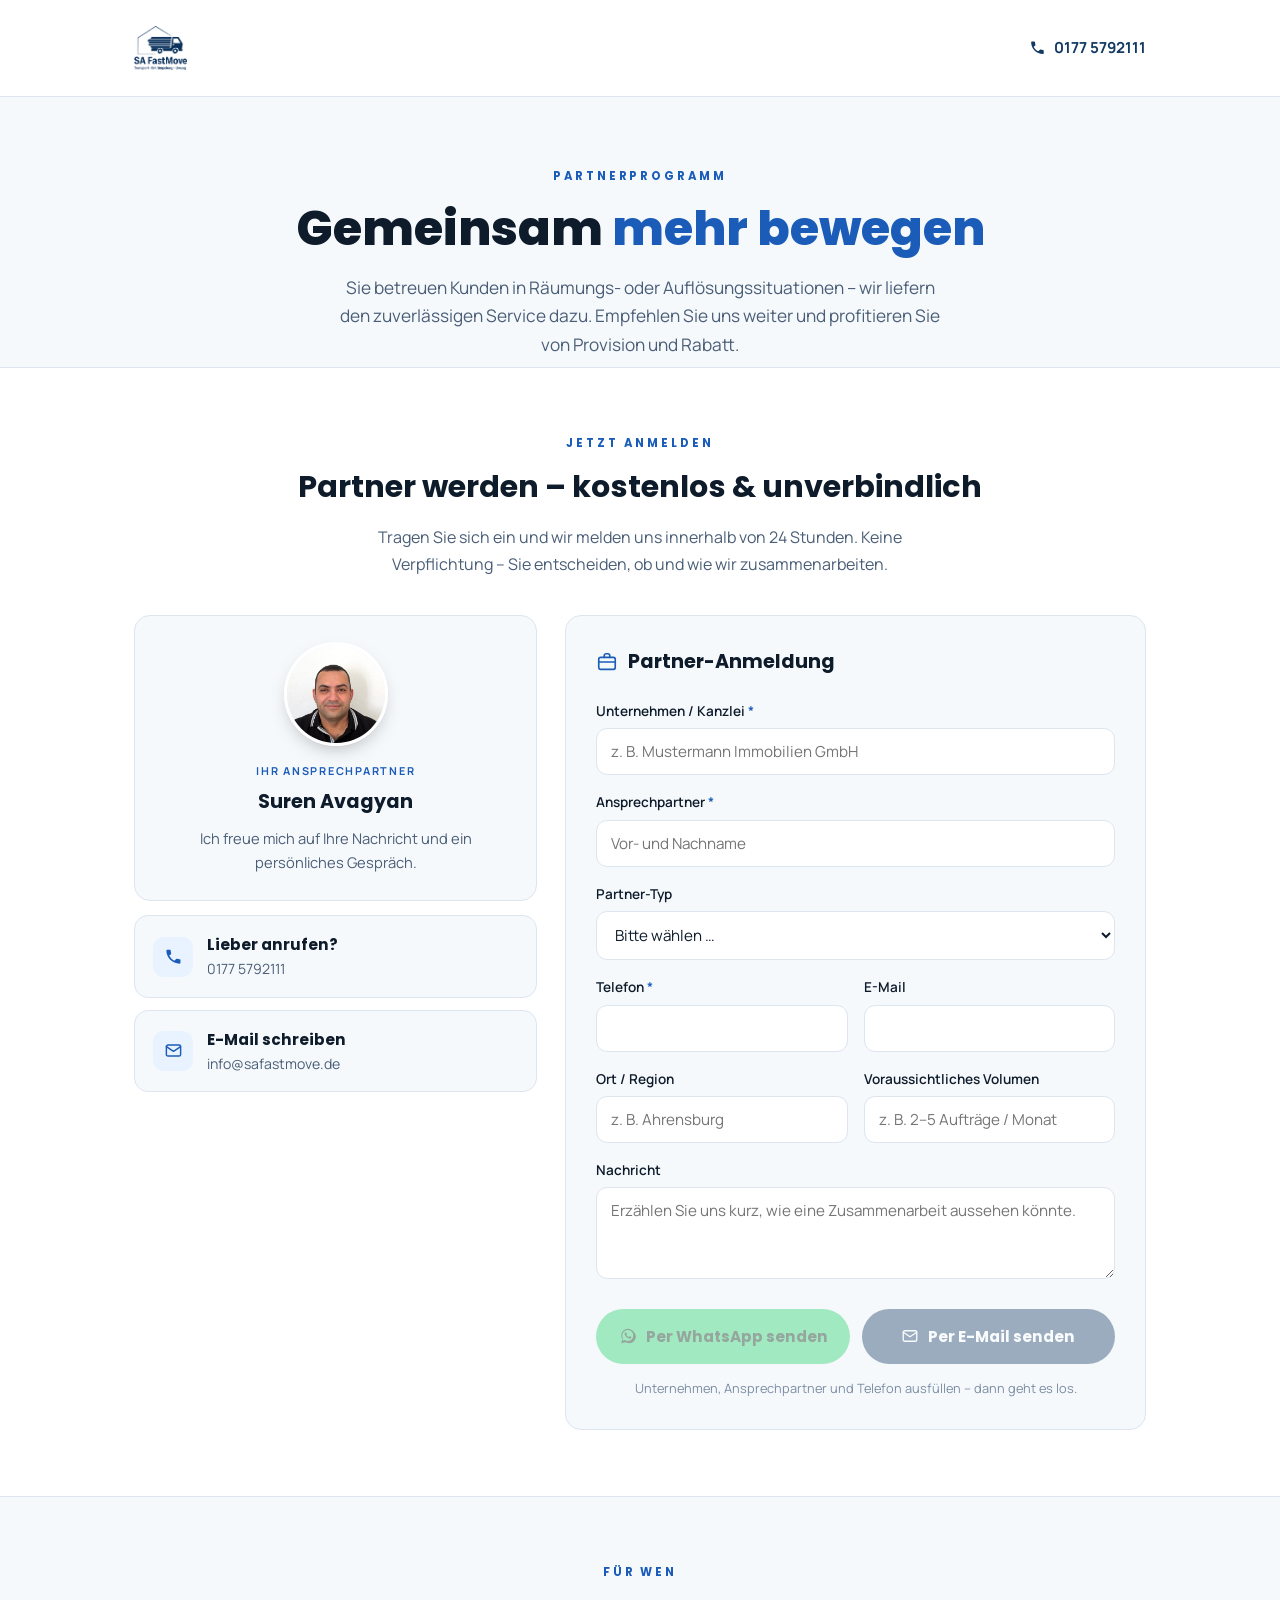
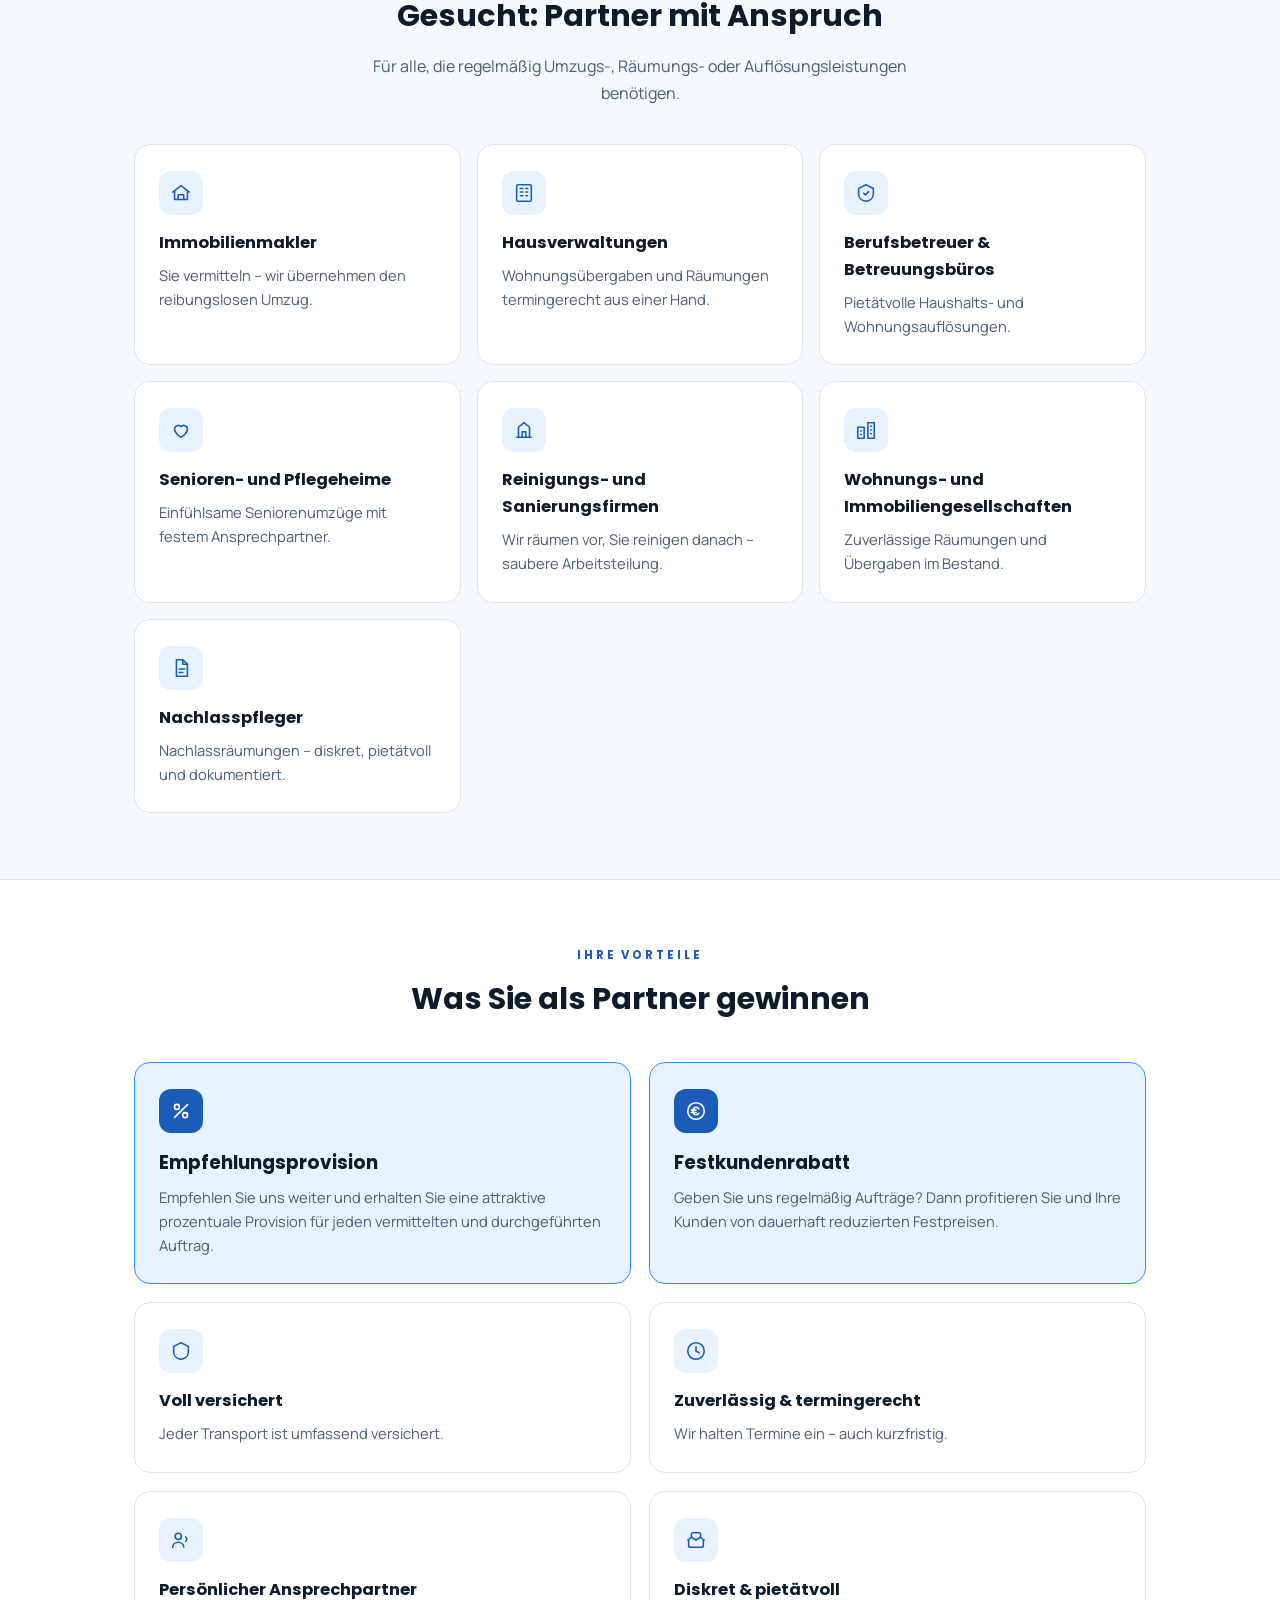
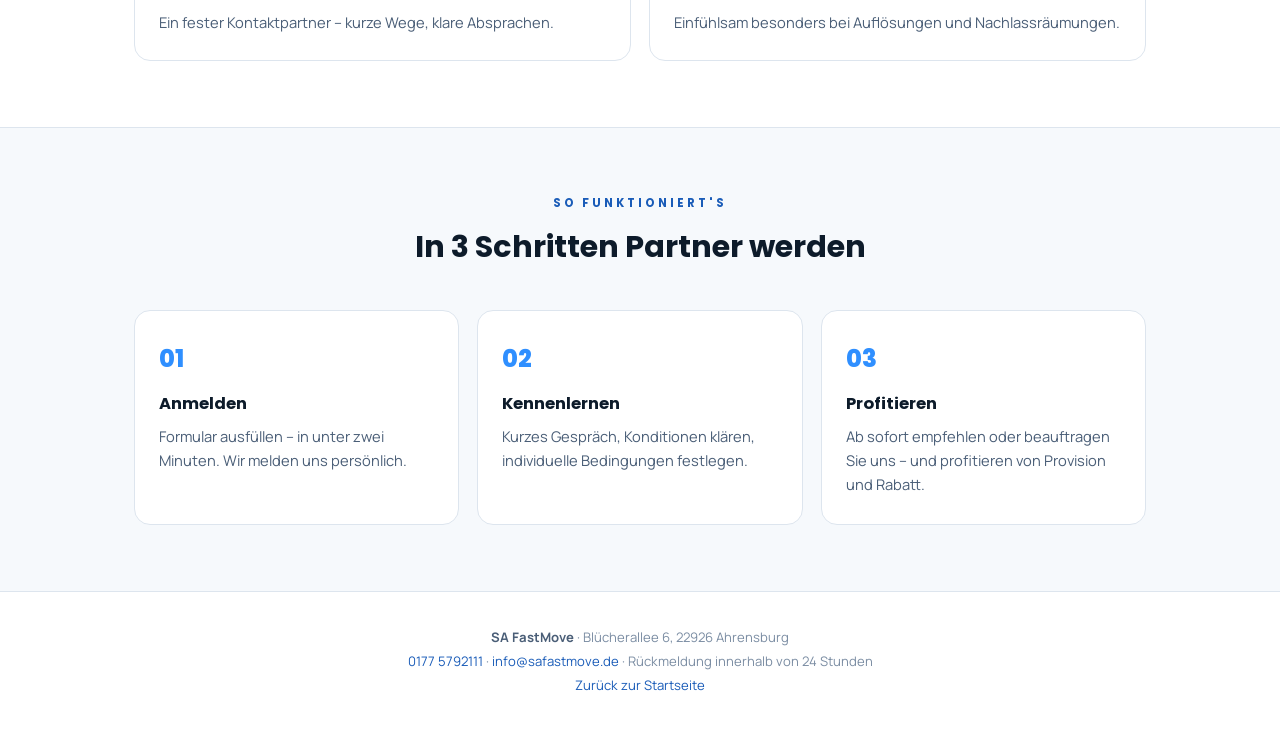
==== commit 27834e8c: "Use real photo for the partner contact card Ersetzt das Initialen-Monogramm durch das Portraet des A" ====
--- a/partner/index.html
+++ b/partner/index.html
@@ -70,9 +70,9 @@
 .card{ background:var(--paper); border:1px solid var(--rule); border-radius:16px; padding:26px; }
 .person{ text-align:center; }
 .avatar{
-  width:78px; height:78px; margin:0 auto 16px; border-radius:50%;
-  background:var(--deep); color:#fff; display:flex; align-items:center; justify-content:center;
-  font-family:"Poppins"; font-weight:800; font-size:1.55rem; letter-spacing:.02em;
+  width:104px; height:104px; margin:0 auto 16px; border-radius:50%;
+  object-fit:cover; object-position:center top; display:block;
+  border:3px solid var(--surface); box-shadow:0 8px 22px -10px rgba(0,0,0,.4);
 }
 .person .role{ font-size:.68rem; letter-spacing:.16em; text-transform:uppercase; color:var(--acc); font-weight:700; }
 .person h3{ margin:6px 0 8px; font-size:1.2rem; font-weight:700; }
@@ -198,7 +198,7 @@
     <div class="signup-grid">
       <aside>
         <div class="card person">
-          <div class="avatar">SA</div>
+          <img class="avatar" src="../images/ansprechpartner.jpg" alt="Suren Avagyan" width="360" height="360" loading="lazy">
           <div class="role">Ihr Ansprechpartner</div>
           <h3>Suren Avagyan</h3>
           <p>Ich freue mich auf Ihre Nachricht und ein pers&ouml;nliches Gespr&auml;ch.</p>
